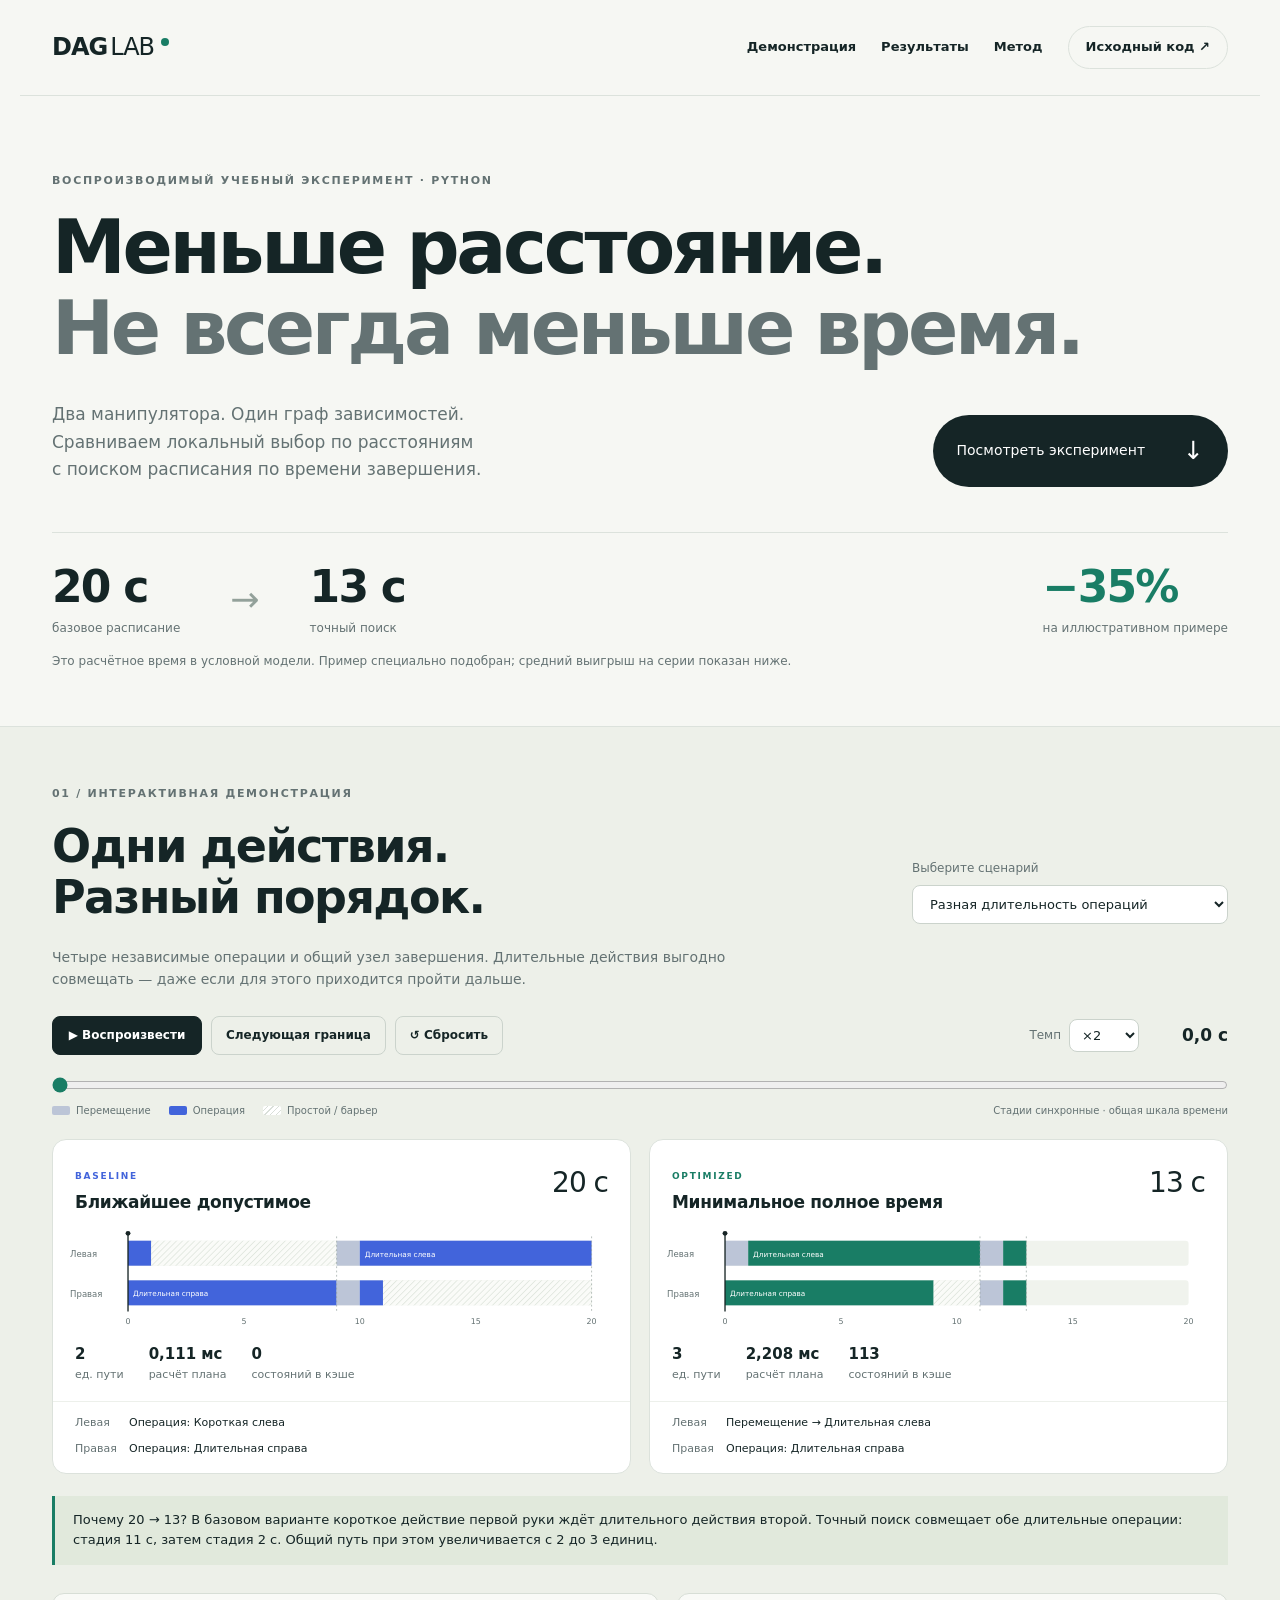
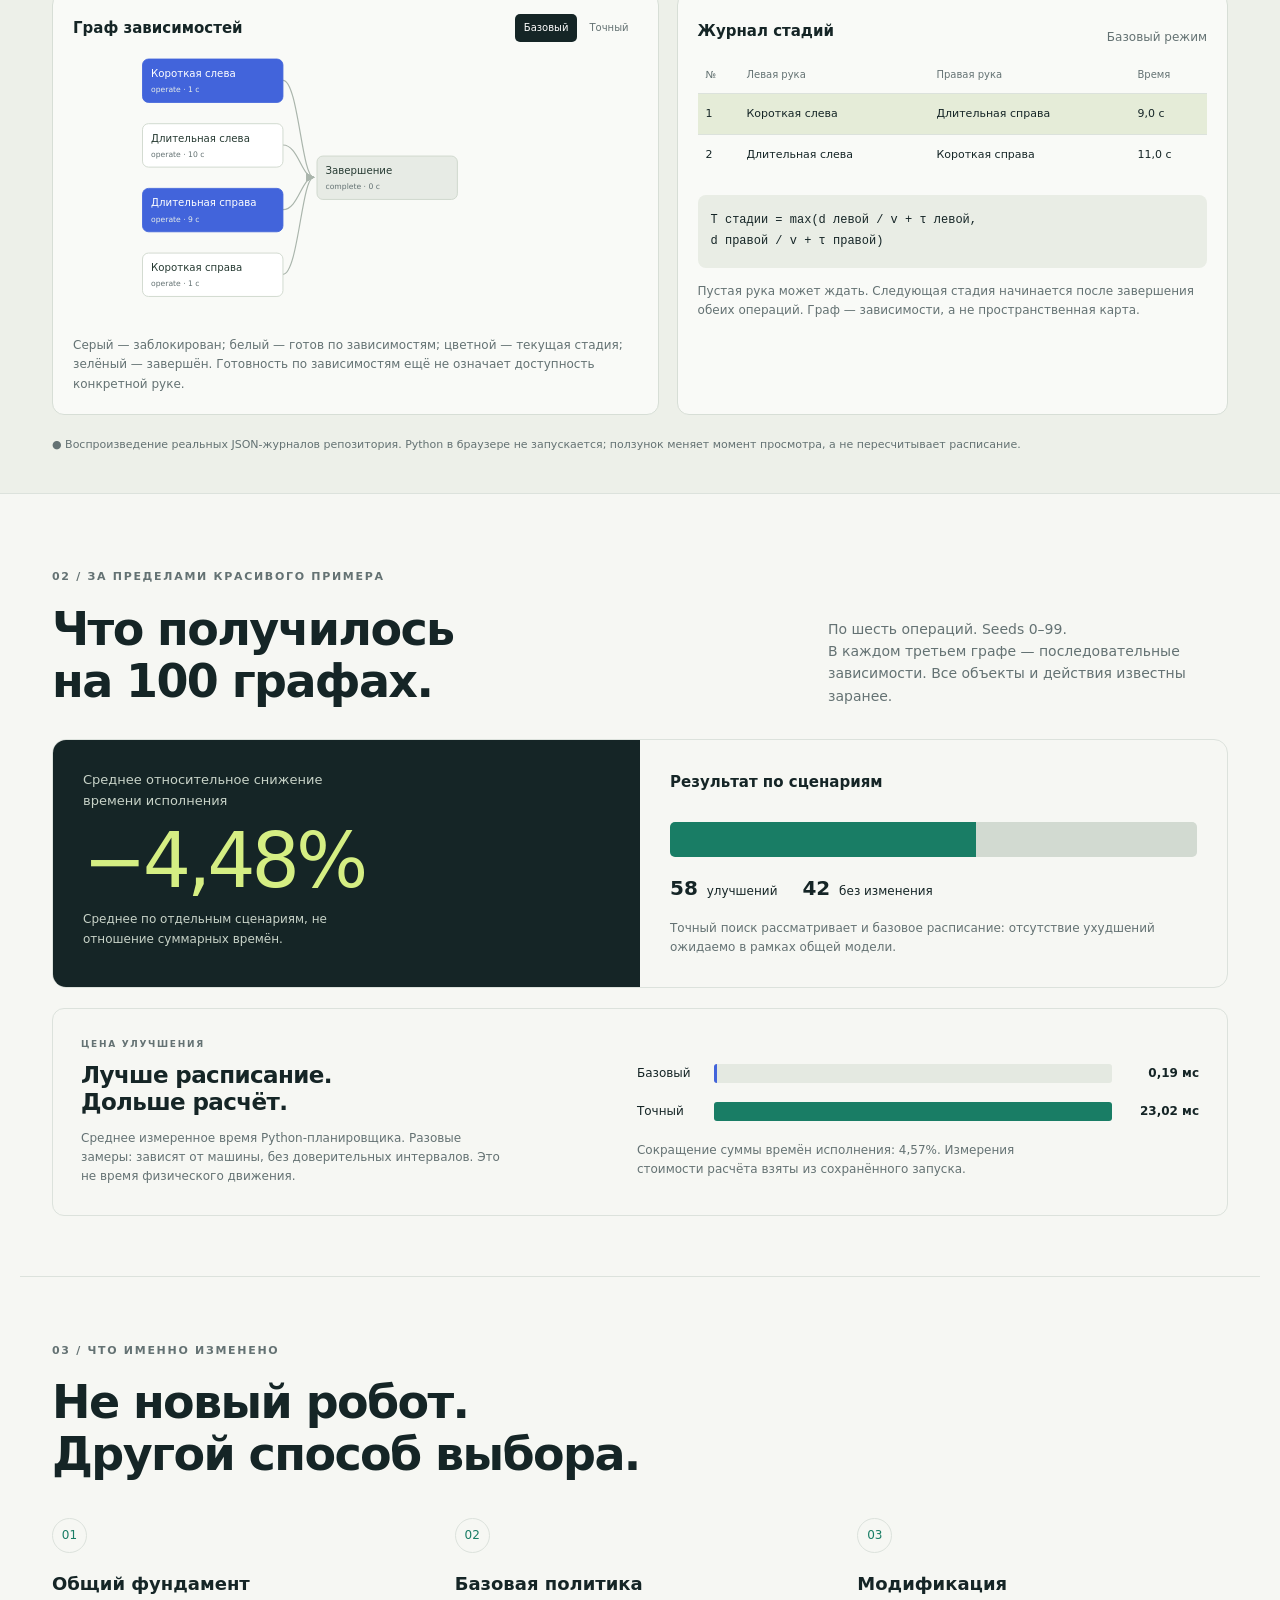
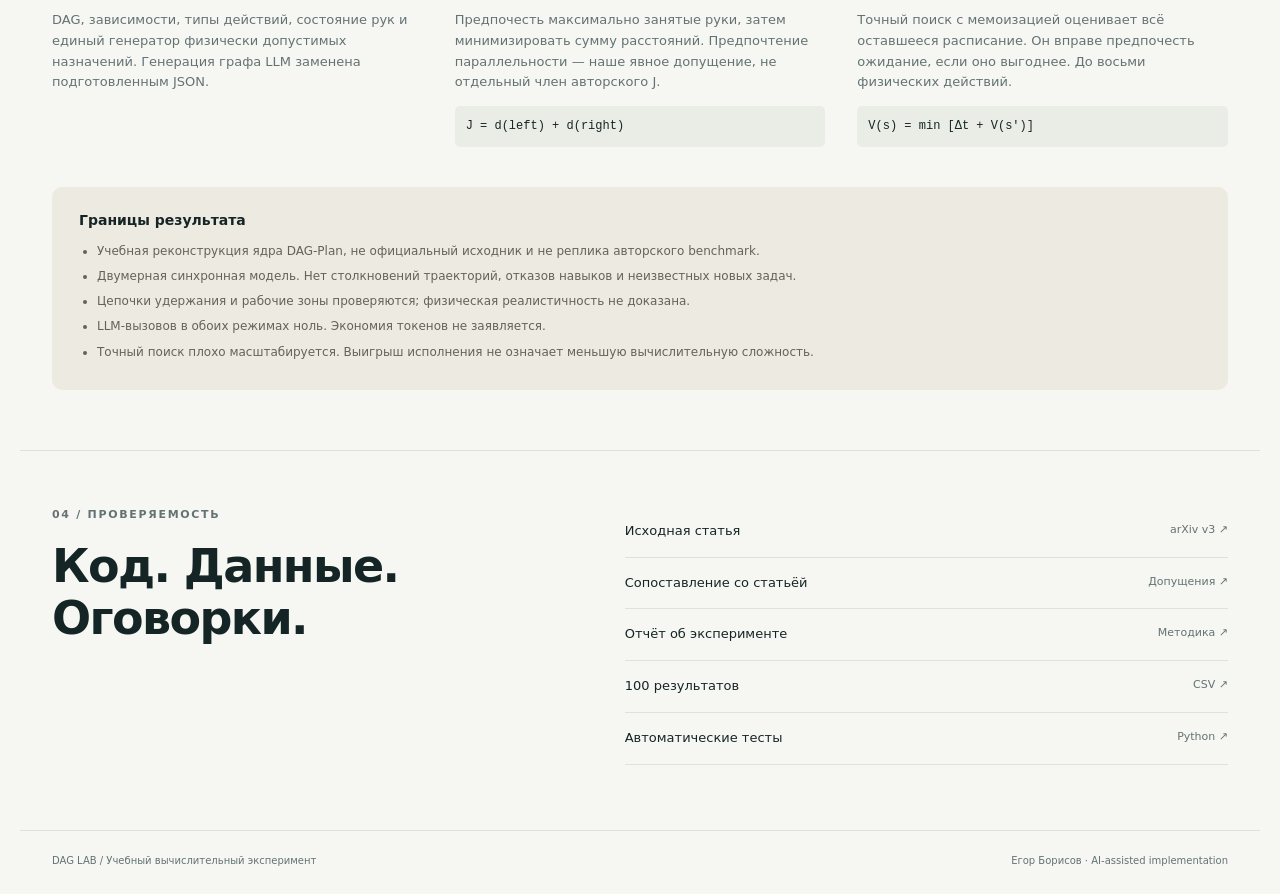
==== docs/index.html @ 4997e851 "Add interactive landing page" ====
<!doctype html>
<html lang="ru"><head><meta charset="utf-8"><meta name="viewport" content="width=device-width,initial-scale=1"><meta name="description" content="Учебная реконструкция DAG-Plan: сравнение жадного выбора и точного поиска расписания двух манипуляторов."><title>DAG Lab — два манипулятора, одно расписание</title><link rel="stylesheet" href="styles.css"><script defer src="data.js"></script><script defer src="app.js"></script></head>
<body><header class="nav wrap"><a class="brand" href="#">DAG<span>LAB</span><i></i></a><nav aria-label="Разделы"><a href="#experiment">Демонстрация</a><a href="#results">Результаты</a><a href="#method">Метод</a><a id="github" class="nav-code" href="https://github.com/EgoricB/dag-plan-scheduling">Исходный код ↗</a></nav></header>
<main><section class="hero wrap"><div class="eyebrow">Воспроизводимый учебный эксперимент · Python</div><h1>Меньше расстояние.<br><span>Не всегда меньше время.</span></h1><div class="hero-bottom"><p>Два манипулятора. Один граф зависимостей.<br>Сравниваем локальный выбор по расстояниям<br>с поиском расписания по времени завершения.</p><a class="cta" href="#experiment">Посмотреть эксперимент <span>↓</span></a></div><div class="hero-stats"><div><b id="hero-before">—</b><span>базовое расписание</span></div><div class="stat-arrow">→</div><div><b id="hero-after">—</b><span>точный поиск</span></div><div class="gain"><b id="hero-gain">—</b><span>на иллюстративном примере</span></div></div><p class="small">Это расчётное время в условной модели. Пример специально подобран; средний выигрыш на серии показан ниже.</p></section>
<section class="lab-section" id="experiment"><div class="wrap"><div class="section-head"><div><div class="eyebrow">01 / Интерактивная демонстрация</div><h2>Одни действия.<br>Разный порядок.</h2></div><div class="scene-control"><label for="scene">Выберите сценарий</label><select id="scene"><option value="parallel">Разная длительность операций</option><option value="holding">Удержание предметов · без выигрыша</option></select></div></div>
<p id="scenario-description" class="section-intro"></p><div class="controls"><button id="play" class="play">▶ Воспроизвести</button><button id="step">Следующая граница</button><button id="reset" aria-label="Сбросить воспроизведение">↺ Сбросить</button><label class="speed">Темп <select id="speed"><option value=".5">×0,5</option><option value="1">×1</option><option value="2" selected>×2</option><option value="4">×4</option></select></label><output id="clock" aria-live="off">0,0 с</output></div><label class="sr" for="scrub">Момент времени в симуляции</label><input id="scrub" type="range" min="0" value="0" step=".05"><div class="legend"><span><i class="move"></i>Перемещение</span><span><i class="operation"></i>Операция</span><span><i class="idle"></i>Простой / барьер</span><span class="legend-note">Стадии синхронные · общая шкала времени</span></div>
<div class="plans"><article class="plan baseline"><header><div><span class="tag">BASELINE</span><h3>Ближайшее допустимое</h3></div><span id="base-total" class="plan-total"></span></header><div id="baseline-timeline" class="timeline"></div><div class="plan-metrics" id="baseline-metrics"></div><div class="hand-status" id="baseline-status"></div></article><article class="plan optimized"><header><div><span class="tag">OPTIMIZED</span><h3>Минимальное полное время</h3></div><span id="opt-total" class="plan-total"></span></header><div id="optimized-timeline" class="timeline"></div><div class="plan-metrics" id="optimized-metrics"></div><div class="hand-status" id="optimized-status"></div></article></div>
<div class="insight" id="insight"></div><div class="detail-grid"><article class="card graph-card"><div class="card-heading"><h3>Граф зависимостей</h3><div class="tabs" role="group" aria-label="Режим графа"><button data-mode="baseline" class="selected">Базовый</button><button data-mode="optimized">Точный</button></div></div><div id="graph" class="graph"></div><p class="small">Серый — заблокирован; белый — готов по зависимостям; цветной — текущая стадия; зелёный — завершён. Готовность по зависимостям ещё не означает доступность конкретной руке.</p></article><article class="card"><div class="card-heading"><h3>Журнал стадий</h3><span id="log-mode" class="small"></span></div><div class="table-scroll"><table><thead><tr><th>№</th><th>Левая рука</th><th>Правая рука</th><th>Время</th></tr></thead><tbody id="stage-log"></tbody></table></div><div class="formula-mini">T стадии = max(d левой / v + τ левой,<br>d правой / v + τ правой)</div><p class="small">Пустая рука может ждать. Следующая стадия начинается после завершения обеих операций. Граф — зависимости, а не пространственная карта.</p></article></div><div class="replay-note">● Воспроизведение реальных JSON-журналов репозитория. Python в браузере не запускается; ползунок меняет момент просмотра, а не пересчитывает расписание.</div></div></section>
<section id="results" class="wrap results-section"><div class="eyebrow">02 / За пределами красивого примера</div><div class="section-head"><h2>Что получилось<br>на 100 графах.</h2><p class="section-intro narrow">По шесть операций. Seeds 0–99.<br>В каждом третьем графе — последовательные зависимости. Все объекты и действия известны заранее.</p></div><div class="result-grid"><article class="result-big"><span>Среднее относительное снижение времени исполнения</span><strong id="mean-gain">—</strong><p>Среднее по отдельным сценариям, не отношение суммарных времён.</p></article><article class="result-distribution"><h3>Результат по сценариям</h3><div class="stack" role="img" aria-label="Распределение результатов"><span id="improved-bar"></span><span id="equal-bar"></span></div><div class="distribution-labels"><span><i></i><b id="improved-count">—</b> улучшений</span><span><b id="equal-count">—</b> без изменения</span></div><p class="small">Точный поиск рассматривает и базовое расписание: отсутствие ухудшений ожидаемо в рамках общей модели.</p></article></div><div class="cost-card"><div><div class="eyebrow">Цена улучшения</div><h3>Лучше расписание.<br>Дольше расчёт.</h3><p>Среднее измеренное время Python-планировщика. Разовые замеры: зависят от машины, без доверительных интервалов. Это не время физического движения.</p></div><div class="cost-bars"><div class="cost-row"><span>Базовый</span><div><i id="base-cost-bar"></i></div><b id="base-cost">—</b></div><div class="cost-row"><span>Точный</span><div><i id="opt-cost-bar"></i></div><b id="opt-cost">—</b></div><p class="small" id="aggregate"></p></div></div></section>
<section id="method" class="wrap method-section"><div class="eyebrow">03 / Что именно изменено</div><h2>Не новый робот.<br>Другой способ выбора.</h2><div class="method-grid"><article><span class="method-number">01</span><h3>Общий фундамент</h3><p>DAG, зависимости, типы действий, состояние рук и единый генератор физически допустимых назначений. Генерация графа LLM заменена подготовленным JSON.</p></article><article><span class="method-number">02</span><h3>Базовая политика</h3><p>Предпочесть максимально занятые руки, затем минимизировать сумму расстояний. Предпочтение параллельности — наше явное допущение, не отдельный член авторского J.</p><code>J = d(left) + d(right)</code></article><article><span class="method-number">03</span><h3>Модификация</h3><p>Точный поиск с мемоизацией оценивает всё оставшееся расписание. Он вправе предпочесть ожидание, если оно выгоднее. До восьми физических действий.</p><code>V(s) = min [Δt + V(s′)]</code></article></div><div class="limits"><h3>Границы результата</h3><ul><li>Учебная реконструкция ядра DAG-Plan, не официальный исходник и не реплика авторского benchmark.</li><li>Двумерная синхронная модель. Нет столкновений траекторий, отказов навыков и неизвестных новых задач.</li><li>Цепочки удержания и рабочие зоны проверяются; физическая реалистичность не доказана.</li><li>LLM-вызовов в обоих режимах ноль. Экономия токенов не заявляется.</li><li>Точный поиск плохо масштабируется. Выигрыш исполнения не означает меньшую вычислительную сложность.</li></ul></div></section>
<section class="wrap sources-section"><div><div class="eyebrow">04 / Проверяемость</div><h2>Код. Данные.<br>Оговорки.</h2></div><div class="source-links"><a href="https://arxiv.org/html/2406.09953v3" target="_blank" rel="noopener">Исходная статья <span>arXiv v3 ↗</span></a><a href="https://github.com/EgoricB/dag-plan-scheduling/blob/main/docs/article_mapping_ru.md" target="_blank" rel="noopener">Сопоставление со статьёй <span>Допущения ↗</span></a><a href="https://github.com/EgoricB/dag-plan-scheduling/blob/main/docs/experiment_ru.md" target="_blank" rel="noopener">Отчёт об эксперименте <span>Методика ↗</span></a><a href="https://github.com/EgoricB/dag-plan-scheduling/blob/main/results/benchmark.csv" target="_blank" rel="noopener">100 результатов <span>CSV ↗</span></a><a href="https://github.com/EgoricB/dag-plan-scheduling/blob/main/test_dag_plan.py" target="_blank" rel="noopener">Автоматические тесты <span>Python ↗</span></a></div></section></main>
<footer class="wrap"><span>DAG LAB / Учебный вычислительный эксперимент</span><span>Егор Борисов · AI-assisted implementation</span></footer><noscript><p class="wrap">Для интерактивной визуализации включите JavaScript. Код и результаты доступны в репозитории.</p></noscript></body></html>
---- docs/styles.css ----
@charset "UTF-8";
:root{--bg:#f6f7f3;--ink:#152526;--muted:#647273;--line:#dce2dc;--blue:#4264db;--green:#197d65;--lime:#d5ee83;--white:#fff;--panel:#edf0e9}*{box-sizing:border-box}html{scroll-behavior:smooth;scroll-padding-top:28px}body{margin:0;background:var(--bg);color:var(--ink);font:16px/1.6 system-ui,-apple-system,"Segoe UI",sans-serif}a{color:inherit;text-decoration:none}button,select,input{font:inherit}button,a,select,input{touch-action:manipulation}button,select{cursor:pointer}button:focus-visible,a:focus-visible,select:focus-visible,input:focus-visible{outline:3px solid var(--blue);outline-offset:4px}.wrap{max-width:1240px;padding:0 32px;margin:auto}.nav{height:96px;display:flex;align-items:center;justify-content:space-between;border-bottom:1px solid var(--line)}.brand{font-size:24px;font-weight:850;letter-spacing:-1px;display:flex;align-items:center;gap:3px}.brand span{font-weight:400}.brand i{width:8px;height:8px;border-radius:50%;background:var(--green);margin:0 0 10px 4px}.nav nav{display:flex;gap:25px;align-items:center;font-size:13px;font-weight:600}.nav-code{border:1px solid var(--line);border-radius:40px;padding:10px 17px}.hero{padding-top:76px;padding-bottom:55px}.eyebrow{font-size:11px;letter-spacing:1.7px;text-transform:uppercase;font-weight:750;color:var(--muted);margin-bottom:18px}h1,h2,h3,p{margin-top:0}h1{font-size:clamp(40px,5.8vw,76px);line-height:1.09;letter-spacing:-3.3px;max-width:1040px;margin-bottom:32px;font-weight:650}h1 span{color:var(--muted)}.hero-bottom{display:flex;align-items:center;justify-content:space-between;gap:30px}.hero-bottom p{color:var(--muted);font-size:17px;line-height:1.6}.cta{background:var(--ink);color:var(--white);border-radius:40px;padding:16px 24px;display:flex;gap:38px;align-items:center;font-size:14px}.cta span{font-size:25px}.hero-stats{display:flex;align-items:center;gap:50px;margin-top:32px;border-top:1px solid var(--line);padding-top:28px}.hero-stats>div{display:flex;flex-direction:column}.hero-stats b{font-size:44px;line-height:1.2;letter-spacing:-1.8px;font-weight:600}.hero-stats span{font-size:12px;color:var(--muted);margin-top:5px}.hero-stats .stat-arrow{font-size:35px;color:#93a19a}.hero-stats .gain{margin-left:auto}.hero-stats .gain b{color:var(--green)}.small{font-size:12px;color:var(--muted);line-height:1.6;margin:14px 0 0}.lab-section{background:var(--panel);padding:58px 0 40px;border-top:1px solid var(--line);border-bottom:1px solid var(--line)}.section-head{display:flex;align-items:flex-end;justify-content:space-between;gap:30px;margin-bottom:22px}h2{font-size:clamp(29px,3.6vw,46px);line-height:1.12;letter-spacing:-1.6px;font-weight:600;margin-bottom:0}.scene-control{display:flex;flex-direction:column;gap:7px;min-width:300px}.scene-control label{font-size:12px;color:var(--muted)}select{border:1px solid #cbd3cc;border-radius:8px;padding:10px 13px;background:var(--white);color:var(--ink);font-size:13px}.section-intro{font-size:14px;color:var(--muted);max-width:750px;margin-bottom:24px}.controls{display:flex;align-items:center;gap:9px;flex-wrap:wrap;margin-top:25px}.controls button{padding:9px 14px;border:1px solid #cbd3cc;border-radius:8px;background:transparent;color:var(--ink);font-size:12px;font-weight:650}.controls .play{background:var(--ink);color:white;border-color:var(--ink);min-width:150px}.controls .speed{display:flex;align-items:center;gap:8px;font-size:12px;color:var(--muted);margin-left:auto}.speed select{padding:7px 8px}#clock{font-variant-numeric:tabular-nums;font-size:17px;min-width:80px;text-align:right;font-weight:650}#scrub{width:100%;accent-color:var(--green);margin:22px 0 10px;cursor:pointer}.legend{display:flex;gap:18px;align-items:center;font-size:10px;color:var(--muted);margin:0 0 20px;flex-wrap:wrap}.legend span{display:flex;gap:6px;align-items:center}.legend i{height:9px;width:18px;display:inline-block;border-radius:2px}.legend .move{background:#bcc5d7}.legend .operation{background:var(--blue)}.legend .idle{background:repeating-linear-gradient(135deg,#fff 0,#fff 3px,#d9dfd9 3px,#d9dfd9 4px)}.legend-note{margin-left:auto}.plans{display:grid;grid-template-columns:1fr 1fr;gap:18px}.plan{background:white;border:1px solid var(--line);border-radius:14px;overflow:hidden;min-width:0}.plan header{padding:21px 22px 7px;display:flex;justify-content:space-between;gap:12px}.tag{font-size:9px;letter-spacing:1.7px;font-weight:800;color:var(--blue)}.optimized .tag{color:var(--green)}.plan h3{font-size:17px;line-height:1.3;margin:5px 0 0;font-weight:600;letter-spacing:-.3px}.plan-total{font-size:28px;white-space:nowrap;letter-spacing:-1px}.timeline{padding:3px 14px 0}.timeline svg{display:block;width:100%;height:auto;overflow:visible}.plan-metrics{display:flex;padding:4px 22px 17px;gap:25px;font-size:11px;color:var(--muted)}.plan-metrics b{display:block;color:var(--ink);font-size:15px;font-weight:650}.hand-status{border-top:1px solid #edf0eb;padding:12px 22px;display:grid;gap:5px;font-size:11px;min-height:72px}.hand-status div{display:flex;gap:7px}.hand-status .hand-label{color:var(--muted);min-width:47px}.insight{border-left:3px solid var(--green);padding:14px 18px;margin:22px 0;background:#e1e9dc;font-size:13px}.detail-grid{display:grid;grid-template-columns:1.1fr 1fr;gap:18px;margin-top:28px}.card{background:#f9faf7;border:1px solid #d7ded6;border-radius:12px;padding:20px;min-width:0}.card-heading{display:flex;align-items:center;justify-content:space-between;gap:10px}.card-heading h3{font-size:15px;margin:0;font-weight:650}.tabs{display:flex;gap:3px}.tabs button{border:0;background:transparent;padding:6px 9px;font-size:10px;border-radius:5px;color:var(--muted)}.tabs button.selected{background:var(--ink);color:white}.graph svg{width:100%;height:280px;display:block}.graph text{font-family:system-ui,sans-serif}.table-scroll{overflow-x:auto;margin-top:20px}table{border-collapse:collapse;width:100%;font-size:11px;min-width:320px;text-align:left}th{font-size:10px;color:var(--muted);font-weight:500;padding:0 8px 10px}td{border-top:1px solid var(--line);padding:11px 8px}tr.current{background:#e5ecd8}tr.finished{color:var(--muted)}.formula-mini{background:#e9ede5;border-radius:8px;padding:15px 13px;font:12px/1.8 ui-monospace,monospace;margin-top:20px}.replay-note{font-size:11px;color:var(--muted);margin-top:21px}.results-section{padding-top:74px;padding-bottom:60px}.narrow{max-width:400px;margin-bottom:0}.result-grid{display:grid;grid-template-columns:1fr 1fr;border:1px solid var(--line);border-radius:14px;overflow:hidden;margin:32px 0 20px}.result-big{background:var(--ink);color:white;padding:30px}.result-big>span{font-size:13px;max-width:290px;display:block;color:#c8d3c8}.result-big strong{font-size:76px;line-height:1.3;letter-spacing:-4px;color:var(--lime);font-weight:500}.result-big p{font-size:12px;color:#c8d3c8;max-width:300px;margin-bottom:0}.result-distribution{padding:30px}.result-distribution h3{font-size:15px;font-weight:600}.stack{display:flex;width:100%;height:35px;border-radius:5px;overflow:hidden;margin-top:28px}.stack span:first-child{background:var(--green)}.stack span:last-child{background:#d2dad1}.distribution-labels{display:flex;gap:25px;flex-wrap:wrap;font-size:12px;margin:15px 0}.distribution-labels b{font-size:20px;font-weight:600;margin-right:5px}.cost-card{border:1px solid var(--line);border-radius:12px;padding:28px;display:grid;grid-template-columns:1fr 1.1fr;gap:45px}.cost-card h3{font-size:23px;font-weight:550;line-height:1.2;margin-bottom:12px;letter-spacing:-.6px}.cost-card p{font-size:12px;color:var(--muted);max-width:420px;margin-bottom:0}.cost-card .eyebrow{font-size:9px;margin-bottom:10px}.cost-bars{align-self:center}.cost-row{display:grid;grid-template-columns:65px 1fr 75px;gap:12px;align-items:center;font-size:12px;margin:19px 0}.cost-row>div{height:19px;background:#e4e9e1;border-radius:3px;overflow:hidden}.cost-row i{display:block;height:100%;background:var(--blue);min-width:2px}.cost-row:last-of-type i{background:var(--green)}.cost-row b{font-weight:600;text-align:right;font-size:12px}.method-section{border-top:1px solid var(--line);padding-top:65px;padding-bottom:60px}.method-grid{display:grid;grid-template-columns:1fr 1fr 1fr;gap:32px;margin-top:38px}.method-number{font-size:12px;color:var(--green);border:1px solid var(--line);border-radius:50%;width:35px;height:35px;display:inline-flex;justify-content:center;align-items:center}.method-grid h3{font-size:18px;font-weight:600;margin:17px 0 11px}.method-grid p{color:var(--muted);font-size:13px}.method-grid code{font-size:12px;display:block;background:#e9ede5;padding:11px;border-radius:5px}.limits{margin-top:40px;background:#edeae1;border-radius:10px;padding:22px 27px}.limits h3{font-size:14px;margin-bottom:10px}.limits ul{margin:0;padding-left:18px;font-size:12px;color:#63635a}.limits li{margin:6px 0}.sources-section{border-top:1px solid var(--line);padding-top:55px;padding-bottom:65px;display:grid;grid-template-columns:1fr 1.2fr;gap:70px}.source-links a{padding:15px 0;border-bottom:1px solid var(--line);display:flex;justify-content:space-between;gap:12px;font-size:13px}.source-links a span{color:var(--muted);font-size:11px}footer{display:flex;justify-content:space-between;gap:20px;border-top:1px solid var(--line);font-size:10px;color:var(--muted);padding-top:22px!important;padding-bottom:25px!important}.sr{position:absolute;width:1px;height:1px;overflow:hidden;clip:rect(0,0,0,0)}
@media(max-width:850px){.wrap{padding-left:20px;padding-right:20px}.nav nav>a:not(.nav-code){display:none}.nav{height:74px}.hero{padding-top:45px}h1{letter-spacing:-1.8px}.hero-bottom{align-items:flex-start;flex-direction:column;gap:12px}.hero-bottom p{font-size:14px}.hero-stats{gap:20px}.hero-stats b{font-size:34px}.hero-stats span{font-size:10px}.hero-stats .stat-arrow{font-size:25px}.hero-stats .gain{margin-left:auto}.section-head{flex-direction:column;align-items:flex-start;gap:20px}.scene-control{min-width:0;width:100%;max-width:450px}.plans,.detail-grid{grid-template-columns:1fr}.legend-note{margin-left:0}.result-grid,.cost-card,.sources-section{grid-template-columns:1fr}.cost-card{gap:15px}.method-grid{grid-template-columns:1fr;gap:20px}.method-grid article{border-bottom:1px solid var(--line);padding-bottom:22px}.sources-section{gap:25px}.controls .speed{margin-left:0}.controls{gap:7px}#clock{margin-left:auto}.graph svg{height:260px}.result-big strong{font-size:65px}footer{flex-direction:column;gap:6px}.legend{gap:11px}.hero-stats .gain span{max-width:125px}.section-intro{font-size:13px}}
@media(prefers-reduced-motion:reduce){html{scroll-behavior:auto}}@media print{.nav nav,.controls,#scrub,.cta{display:none}.wrap{max-width:none}.hero{padding-top:20px}.lab-section{break-inside:auto}.plan,.card,.cost-card,.limits{break-inside:avoid}.plans{grid-template-columns:1fr 1fr}.detail-grid{grid-template-columns:1fr 1fr}.result-big{color:#152526;background:#eee}.result-big strong{color:#197d65}.result-big>span,.result-big p{color:#152526}a{text-decoration:underline}.sources-section{break-inside:avoid}}
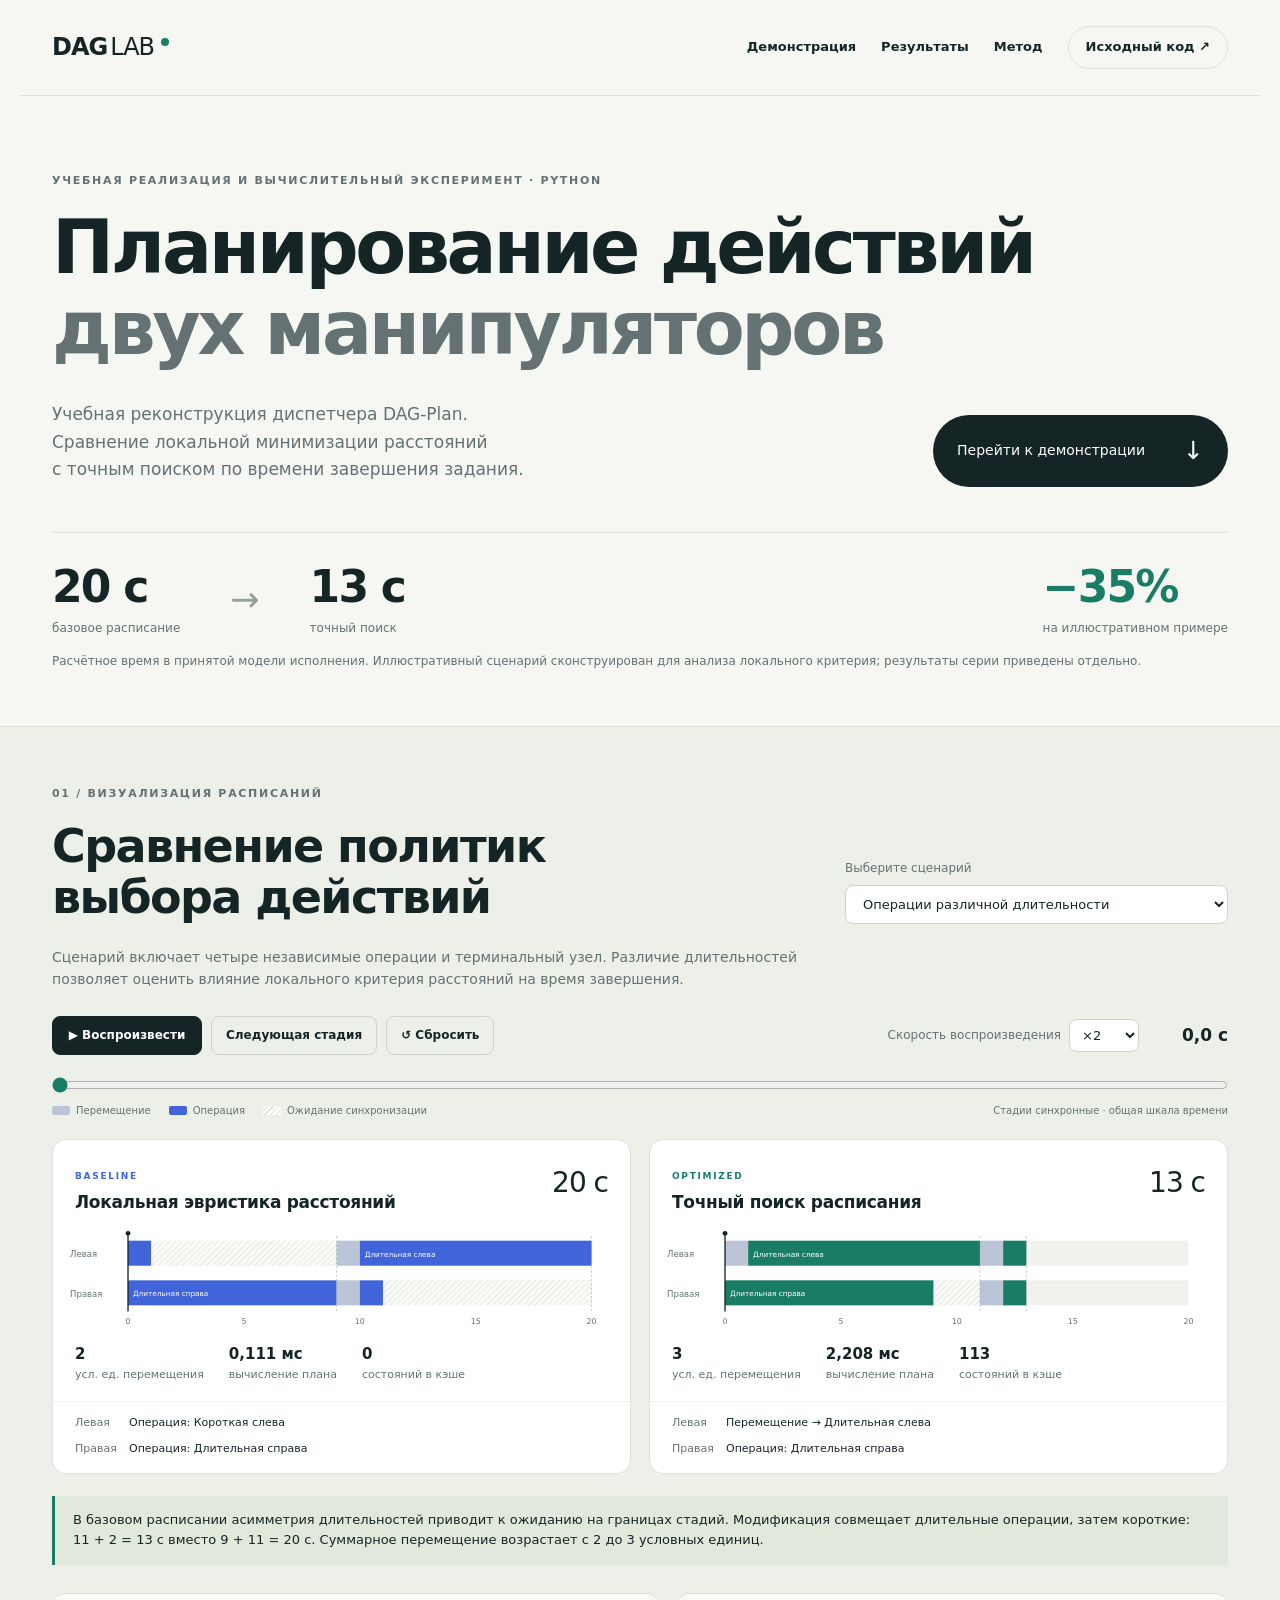
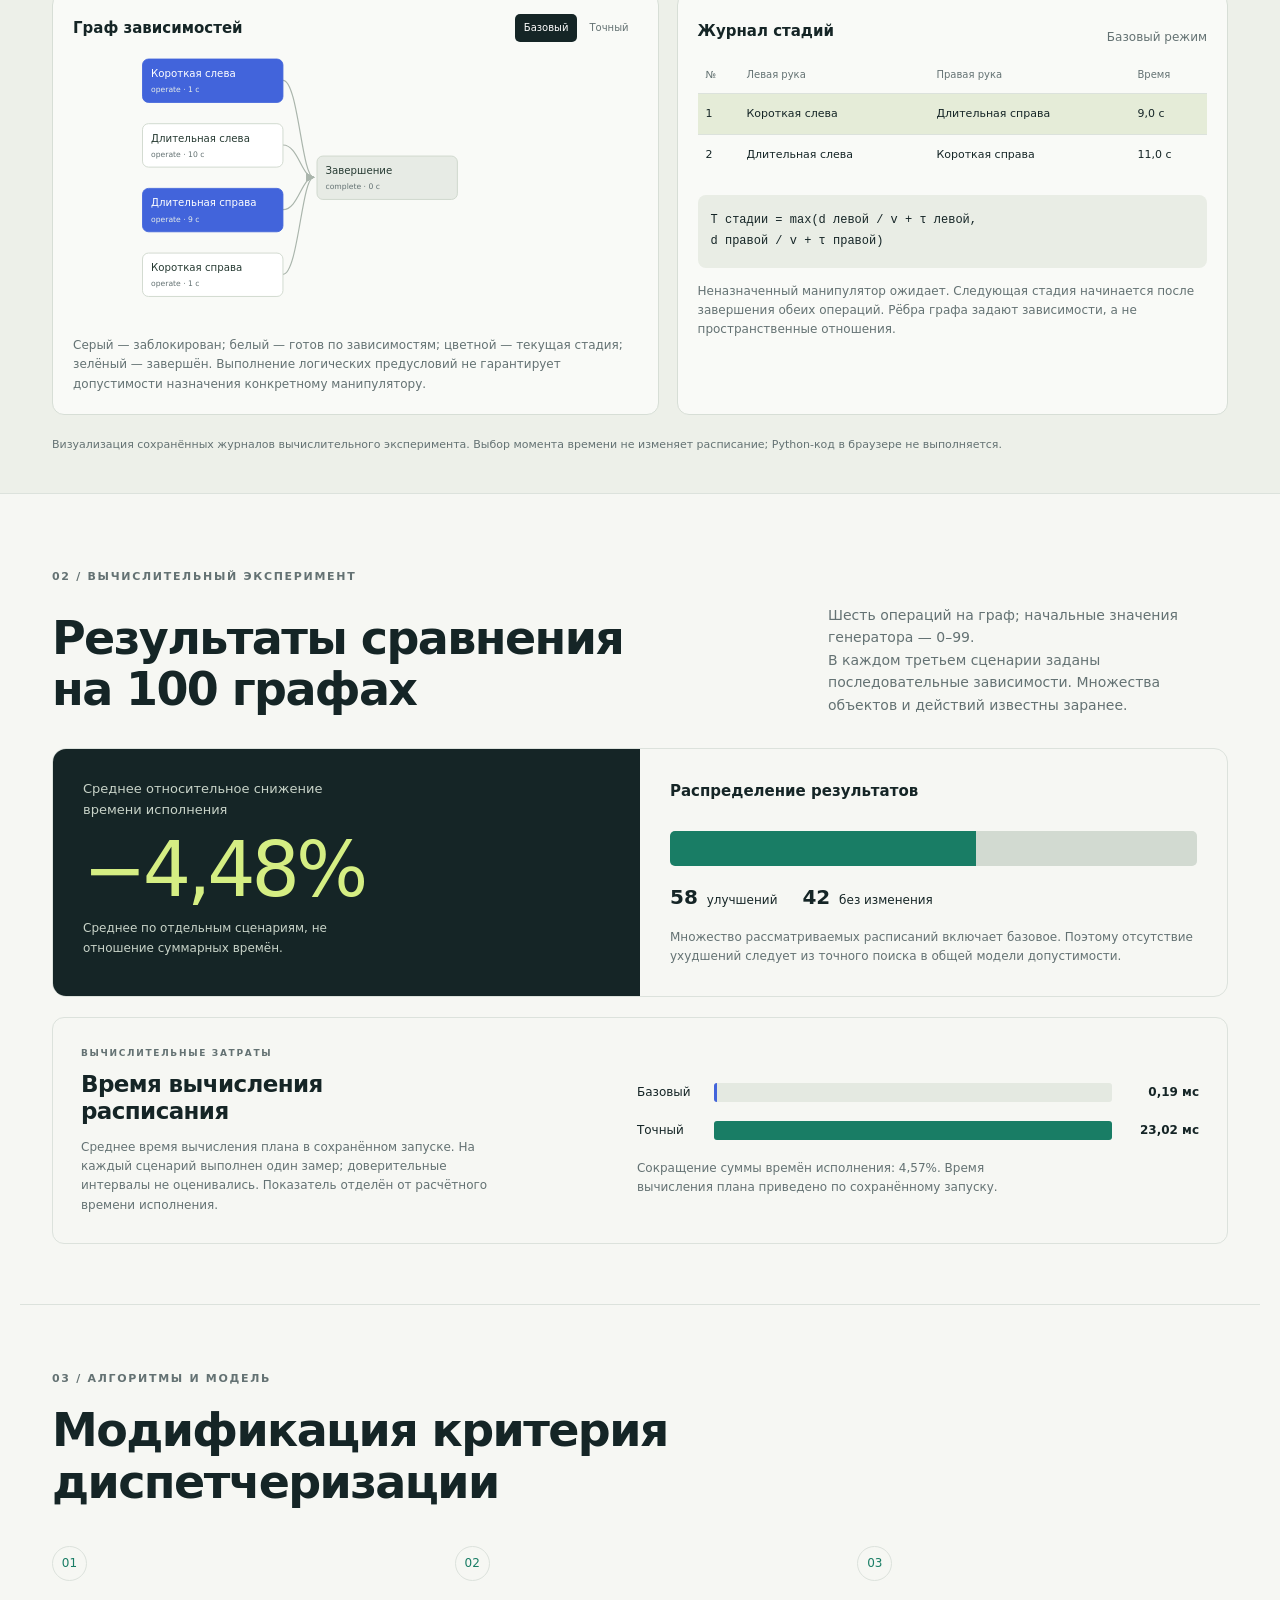
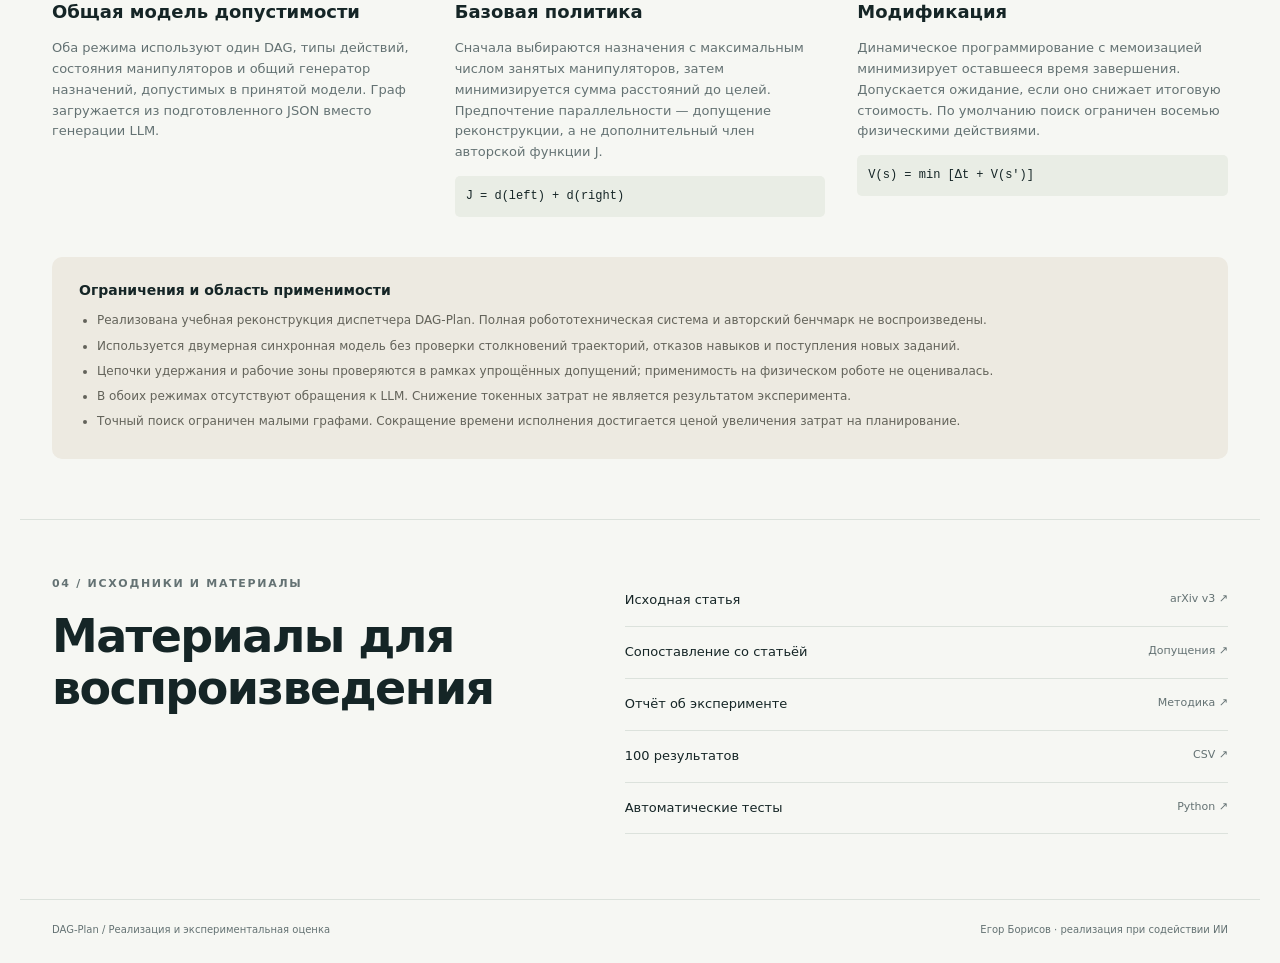
==== commit c3fb27bb: "Revise landing page text for academic presentation" ====
--- a/docs/index.html
+++ b/docs/index.html
@@ -1,12 +1,12 @@
 <!doctype html>
-<html lang="ru"><head><meta charset="utf-8"><meta name="viewport" content="width=device-width,initial-scale=1"><meta name="description" content="Учебная реконструкция DAG-Plan: сравнение жадного выбора и точного поиска расписания двух манипуляторов."><title>DAG Lab — два манипулятора, одно расписание</title><link rel="stylesheet" href="styles.css"><script defer src="data.js"></script><script defer src="app.js"></script></head>
+<html lang="ru"><head><meta charset="utf-8"><meta name="viewport" content="width=device-width,initial-scale=1"><meta name="description" content="Учебная реконструкция DAG-Plan: сравнение жадного выбора и точного поиска расписания двух манипуляторов."><title>DAG-Plan: сравнение алгоритмов диспетчеризации</title><link rel="stylesheet" href="styles.css"><script defer src="data.js"></script><script defer src="app.js"></script></head>
 <body><header class="nav wrap"><a class="brand" href="#">DAG<span>LAB</span><i></i></a><nav aria-label="Разделы"><a href="#experiment">Демонстрация</a><a href="#results">Результаты</a><a href="#method">Метод</a><a id="github" class="nav-code" href="https://github.com/EgoricB/dag-plan-scheduling">Исходный код ↗</a></nav></header>
-<main><section class="hero wrap"><div class="eyebrow">Воспроизводимый учебный эксперимент · Python</div><h1>Меньше расстояние.<br><span>Не всегда меньше время.</span></h1><div class="hero-bottom"><p>Два манипулятора. Один граф зависимостей.<br>Сравниваем локальный выбор по расстояниям<br>с поиском расписания по времени завершения.</p><a class="cta" href="#experiment">Посмотреть эксперимент <span>↓</span></a></div><div class="hero-stats"><div><b id="hero-before">—</b><span>базовое расписание</span></div><div class="stat-arrow">→</div><div><b id="hero-after">—</b><span>точный поиск</span></div><div class="gain"><b id="hero-gain">—</b><span>на иллюстративном примере</span></div></div><p class="small">Это расчётное время в условной модели. Пример специально подобран; средний выигрыш на серии показан ниже.</p></section>
-<section class="lab-section" id="experiment"><div class="wrap"><div class="section-head"><div><div class="eyebrow">01 / Интерактивная демонстрация</div><h2>Одни действия.<br>Разный порядок.</h2></div><div class="scene-control"><label for="scene">Выберите сценарий</label><select id="scene"><option value="parallel">Разная длительность операций</option><option value="holding">Удержание предметов · без выигрыша</option></select></div></div>
-<p id="scenario-description" class="section-intro"></p><div class="controls"><button id="play" class="play">▶ Воспроизвести</button><button id="step">Следующая граница</button><button id="reset" aria-label="Сбросить воспроизведение">↺ Сбросить</button><label class="speed">Темп <select id="speed"><option value=".5">×0,5</option><option value="1">×1</option><option value="2" selected>×2</option><option value="4">×4</option></select></label><output id="clock" aria-live="off">0,0 с</output></div><label class="sr" for="scrub">Момент времени в симуляции</label><input id="scrub" type="range" min="0" value="0" step=".05"><div class="legend"><span><i class="move"></i>Перемещение</span><span><i class="operation"></i>Операция</span><span><i class="idle"></i>Простой / барьер</span><span class="legend-note">Стадии синхронные · общая шкала времени</span></div>
-<div class="plans"><article class="plan baseline"><header><div><span class="tag">BASELINE</span><h3>Ближайшее допустимое</h3></div><span id="base-total" class="plan-total"></span></header><div id="baseline-timeline" class="timeline"></div><div class="plan-metrics" id="baseline-metrics"></div><div class="hand-status" id="baseline-status"></div></article><article class="plan optimized"><header><div><span class="tag">OPTIMIZED</span><h3>Минимальное полное время</h3></div><span id="opt-total" class="plan-total"></span></header><div id="optimized-timeline" class="timeline"></div><div class="plan-metrics" id="optimized-metrics"></div><div class="hand-status" id="optimized-status"></div></article></div>
-<div class="insight" id="insight"></div><div class="detail-grid"><article class="card graph-card"><div class="card-heading"><h3>Граф зависимостей</h3><div class="tabs" role="group" aria-label="Режим графа"><button data-mode="baseline" class="selected">Базовый</button><button data-mode="optimized">Точный</button></div></div><div id="graph" class="graph"></div><p class="small">Серый — заблокирован; белый — готов по зависимостям; цветной — текущая стадия; зелёный — завершён. Готовность по зависимостям ещё не означает доступность конкретной руке.</p></article><article class="card"><div class="card-heading"><h3>Журнал стадий</h3><span id="log-mode" class="small"></span></div><div class="table-scroll"><table><thead><tr><th>№</th><th>Левая рука</th><th>Правая рука</th><th>Время</th></tr></thead><tbody id="stage-log"></tbody></table></div><div class="formula-mini">T стадии = max(d левой / v + τ левой,<br>d правой / v + τ правой)</div><p class="small">Пустая рука может ждать. Следующая стадия начинается после завершения обеих операций. Граф — зависимости, а не пространственная карта.</p></article></div><div class="replay-note">● Воспроизведение реальных JSON-журналов репозитория. Python в браузере не запускается; ползунок меняет момент просмотра, а не пересчитывает расписание.</div></div></section>
-<section id="results" class="wrap results-section"><div class="eyebrow">02 / За пределами красивого примера</div><div class="section-head"><h2>Что получилось<br>на 100 графах.</h2><p class="section-intro narrow">По шесть операций. Seeds 0–99.<br>В каждом третьем графе — последовательные зависимости. Все объекты и действия известны заранее.</p></div><div class="result-grid"><article class="result-big"><span>Среднее относительное снижение времени исполнения</span><strong id="mean-gain">—</strong><p>Среднее по отдельным сценариям, не отношение суммарных времён.</p></article><article class="result-distribution"><h3>Результат по сценариям</h3><div class="stack" role="img" aria-label="Распределение результатов"><span id="improved-bar"></span><span id="equal-bar"></span></div><div class="distribution-labels"><span><i></i><b id="improved-count">—</b> улучшений</span><span><b id="equal-count">—</b> без изменения</span></div><p class="small">Точный поиск рассматривает и базовое расписание: отсутствие ухудшений ожидаемо в рамках общей модели.</p></article></div><div class="cost-card"><div><div class="eyebrow">Цена улучшения</div><h3>Лучше расписание.<br>Дольше расчёт.</h3><p>Среднее измеренное время Python-планировщика. Разовые замеры: зависят от машины, без доверительных интервалов. Это не время физического движения.</p></div><div class="cost-bars"><div class="cost-row"><span>Базовый</span><div><i id="base-cost-bar"></i></div><b id="base-cost">—</b></div><div class="cost-row"><span>Точный</span><div><i id="opt-cost-bar"></i></div><b id="opt-cost">—</b></div><p class="small" id="aggregate"></p></div></div></section>
-<section id="method" class="wrap method-section"><div class="eyebrow">03 / Что именно изменено</div><h2>Не новый робот.<br>Другой способ выбора.</h2><div class="method-grid"><article><span class="method-number">01</span><h3>Общий фундамент</h3><p>DAG, зависимости, типы действий, состояние рук и единый генератор физически допустимых назначений. Генерация графа LLM заменена подготовленным JSON.</p></article><article><span class="method-number">02</span><h3>Базовая политика</h3><p>Предпочесть максимально занятые руки, затем минимизировать сумму расстояний. Предпочтение параллельности — наше явное допущение, не отдельный член авторского J.</p><code>J = d(left) + d(right)</code></article><article><span class="method-number">03</span><h3>Модификация</h3><p>Точный поиск с мемоизацией оценивает всё оставшееся расписание. Он вправе предпочесть ожидание, если оно выгоднее. До восьми физических действий.</p><code>V(s) = min [Δt + V(s′)]</code></article></div><div class="limits"><h3>Границы результата</h3><ul><li>Учебная реконструкция ядра DAG-Plan, не официальный исходник и не реплика авторского benchmark.</li><li>Двумерная синхронная модель. Нет столкновений траекторий, отказов навыков и неизвестных новых задач.</li><li>Цепочки удержания и рабочие зоны проверяются; физическая реалистичность не доказана.</li><li>LLM-вызовов в обоих режимах ноль. Экономия токенов не заявляется.</li><li>Точный поиск плохо масштабируется. Выигрыш исполнения не означает меньшую вычислительную сложность.</li></ul></div></section>
-<section class="wrap sources-section"><div><div class="eyebrow">04 / Проверяемость</div><h2>Код. Данные.<br>Оговорки.</h2></div><div class="source-links"><a href="https://arxiv.org/html/2406.09953v3" target="_blank" rel="noopener">Исходная статья <span>arXiv v3 ↗</span></a><a href="https://github.com/EgoricB/dag-plan-scheduling/blob/main/docs/article_mapping_ru.md" target="_blank" rel="noopener">Сопоставление со статьёй <span>Допущения ↗</span></a><a href="https://github.com/EgoricB/dag-plan-scheduling/blob/main/docs/experiment_ru.md" target="_blank" rel="noopener">Отчёт об эксперименте <span>Методика ↗</span></a><a href="https://github.com/EgoricB/dag-plan-scheduling/blob/main/results/benchmark.csv" target="_blank" rel="noopener">100 результатов <span>CSV ↗</span></a><a href="https://github.com/EgoricB/dag-plan-scheduling/blob/main/test_dag_plan.py" target="_blank" rel="noopener">Автоматические тесты <span>Python ↗</span></a></div></section></main>
-<footer class="wrap"><span>DAG LAB / Учебный вычислительный эксперимент</span><span>Егор Борисов · AI-assisted implementation</span></footer><noscript><p class="wrap">Для интерактивной визуализации включите JavaScript. Код и результаты доступны в репозитории.</p></noscript></body></html>+<main><section class="hero wrap"><div class="eyebrow">Учебная реализация и вычислительный эксперимент · Python</div><h1>Планирование действий<br><span>двух манипуляторов</span></h1><div class="hero-bottom"><p>Учебная реконструкция диспетчера DAG-Plan.<br>Сравнение локальной минимизации расстояний<br>с точным поиском по времени завершения задания.</p><a class="cta" href="#experiment">Перейти к демонстрации <span>↓</span></a></div><div class="hero-stats"><div><b id="hero-before">—</b><span>базовое расписание</span></div><div class="stat-arrow">→</div><div><b id="hero-after">—</b><span>точный поиск</span></div><div class="gain"><b id="hero-gain">—</b><span>на иллюстративном примере</span></div></div><p class="small">Расчётное время в принятой модели исполнения. Иллюстративный сценарий сконструирован для анализа локального критерия; результаты серии приведены отдельно.</p></section>
+<section class="lab-section" id="experiment"><div class="wrap"><div class="section-head"><div><div class="eyebrow">01 / Визуализация расписаний</div><h2>Сравнение политик<br>выбора действий</h2></div><div class="scene-control"><label for="scene">Выберите сценарий</label><select id="scene"><option value="parallel">Операции различной длительности</option><option value="holding">Цепочки удержания · равное время завершения</option></select></div></div>
+<p id="scenario-description" class="section-intro"></p><div class="controls"><button id="play" class="play">▶ Воспроизвести</button><button id="step">Следующая стадия</button><button id="reset" aria-label="Сбросить воспроизведение">↺ Сбросить</button><label class="speed">Скорость воспроизведения <select id="speed"><option value=".5">×0,5</option><option value="1">×1</option><option value="2" selected>×2</option><option value="4">×4</option></select></label><output id="clock" aria-live="off">0,0 с</output></div><label class="sr" for="scrub">Момент времени в симуляции</label><input id="scrub" type="range" min="0" value="0" step=".05"><div class="legend"><span><i class="move"></i>Перемещение</span><span><i class="operation"></i>Операция</span><span><i class="idle"></i>Ожидание синхронизации</span><span class="legend-note">Стадии синхронные · общая шкала времени</span></div>
+<div class="plans"><article class="plan baseline"><header><div><span class="tag">BASELINE</span><h3>Локальная эвристика расстояний</h3></div><span id="base-total" class="plan-total"></span></header><div id="baseline-timeline" class="timeline"></div><div class="plan-metrics" id="baseline-metrics"></div><div class="hand-status" id="baseline-status"></div></article><article class="plan optimized"><header><div><span class="tag">OPTIMIZED</span><h3>Точный поиск расписания</h3></div><span id="opt-total" class="plan-total"></span></header><div id="optimized-timeline" class="timeline"></div><div class="plan-metrics" id="optimized-metrics"></div><div class="hand-status" id="optimized-status"></div></article></div>
+<div class="insight" id="insight"></div><div class="detail-grid"><article class="card graph-card"><div class="card-heading"><h3>Граф зависимостей</h3><div class="tabs" role="group" aria-label="Режим графа"><button data-mode="baseline" class="selected">Базовый</button><button data-mode="optimized">Точный</button></div></div><div id="graph" class="graph"></div><p class="small">Серый — заблокирован; белый — готов по зависимостям; цветной — текущая стадия; зелёный — завершён. Выполнение логических предусловий не гарантирует допустимости назначения конкретному манипулятору.</p></article><article class="card"><div class="card-heading"><h3>Журнал стадий</h3><span id="log-mode" class="small"></span></div><div class="table-scroll"><table><thead><tr><th>№</th><th>Левая рука</th><th>Правая рука</th><th>Время</th></tr></thead><tbody id="stage-log"></tbody></table></div><div class="formula-mini">T стадии = max(d левой / v + τ левой,<br>d правой / v + τ правой)</div><p class="small">Неназначенный манипулятор ожидает. Следующая стадия начинается после завершения обеих операций. Рёбра графа задают зависимости, а не пространственные отношения.</p></article></div><div class="replay-note">Визуализация сохранённых журналов вычислительного эксперимента. Выбор момента времени не изменяет расписание; Python-код в браузере не выполняется.</div></div></section>
+<section id="results" class="wrap results-section"><div class="eyebrow">02 / Вычислительный эксперимент</div><div class="section-head"><h2>Результаты сравнения<br>на 100 графах</h2><p class="section-intro narrow">Шесть операций на граф; начальные значения генератора — 0–99.<br>В каждом третьем сценарии заданы последовательные зависимости. Множества объектов и действий известны заранее.</p></div><div class="result-grid"><article class="result-big"><span>Среднее относительное снижение времени исполнения</span><strong id="mean-gain">—</strong><p>Среднее по отдельным сценариям, не отношение суммарных времён.</p></article><article class="result-distribution"><h3>Распределение результатов</h3><div class="stack" role="img" aria-label="Распределение результатов"><span id="improved-bar"></span><span id="equal-bar"></span></div><div class="distribution-labels"><span><i></i><b id="improved-count">—</b> улучшений</span><span><b id="equal-count">—</b> без изменения</span></div><p class="small">Множество рассматриваемых расписаний включает базовое. Поэтому отсутствие ухудшений следует из точного поиска в общей модели допустимости.</p></article></div><div class="cost-card"><div><div class="eyebrow">Вычислительные затраты</div><h3>Время вычисления<br>расписания</h3><p>Среднее время вычисления плана в сохранённом запуске. На каждый сценарий выполнен один замер; доверительные интервалы не оценивались. Показатель отделён от расчётного времени исполнения.</p></div><div class="cost-bars"><div class="cost-row"><span>Базовый</span><div><i id="base-cost-bar"></i></div><b id="base-cost">—</b></div><div class="cost-row"><span>Точный</span><div><i id="opt-cost-bar"></i></div><b id="opt-cost">—</b></div><p class="small" id="aggregate"></p></div></div></section>
+<section id="method" class="wrap method-section"><div class="eyebrow">03 / Алгоритмы и модель</div><h2>Модификация критерия<br>диспетчеризации</h2><div class="method-grid"><article><span class="method-number">01</span><h3>Общая модель допустимости</h3><p>Оба режима используют один DAG, типы действий, состояния манипуляторов и общий генератор назначений, допустимых в принятой модели. Граф загружается из подготовленного JSON вместо генерации LLM.</p></article><article><span class="method-number">02</span><h3>Базовая политика</h3><p>Сначала выбираются назначения с максимальным числом занятых манипуляторов, затем минимизируется сумма расстояний до целей. Предпочтение параллельности — допущение реконструкции, а не дополнительный член авторской функции J.</p><code>J = d(left) + d(right)</code></article><article><span class="method-number">03</span><h3>Модификация</h3><p>Динамическое программирование с мемоизацией минимизирует оставшееся время завершения. Допускается ожидание, если оно снижает итоговую стоимость. По умолчанию поиск ограничен восемью физическими действиями.</p><code>V(s) = min [Δt + V(s′)]</code></article></div><div class="limits"><h3>Ограничения и область применимости</h3><ul><li>Реализована учебная реконструкция диспетчера DAG-Plan. Полная робототехническая система и авторский бенчмарк не воспроизведены.</li><li>Используется двумерная синхронная модель без проверки столкновений траекторий, отказов навыков и поступления новых заданий.</li><li>Цепочки удержания и рабочие зоны проверяются в рамках упрощённых допущений; применимость на физическом роботе не оценивалась.</li><li>В обоих режимах отсутствуют обращения к LLM. Снижение токенных затрат не является результатом эксперимента.</li><li>Точный поиск ограничен малыми графами. Сокращение времени исполнения достигается ценой увеличения затрат на планирование.</li></ul></div></section>
+<section class="wrap sources-section"><div><div class="eyebrow">04 / Исходники и материалы</div><h2>Материалы для<br>воспроизведения</h2></div><div class="source-links"><a href="https://arxiv.org/html/2406.09953v3" target="_blank" rel="noopener">Исходная статья <span>arXiv v3 ↗</span></a><a href="https://github.com/EgoricB/dag-plan-scheduling/blob/main/docs/article_mapping_ru.md" target="_blank" rel="noopener">Сопоставление со статьёй <span>Допущения ↗</span></a><a href="https://github.com/EgoricB/dag-plan-scheduling/blob/main/docs/experiment_ru.md" target="_blank" rel="noopener">Отчёт об эксперименте <span>Методика ↗</span></a><a href="https://github.com/EgoricB/dag-plan-scheduling/blob/main/results/benchmark.csv" target="_blank" rel="noopener">100 результатов <span>CSV ↗</span></a><a href="https://github.com/EgoricB/dag-plan-scheduling/blob/main/test_dag_plan.py" target="_blank" rel="noopener">Автоматические тесты <span>Python ↗</span></a></div></section></main>
+<footer class="wrap"><span>DAG-Plan / Реализация и экспериментальная оценка</span><span>Егор Борисов · реализация при содействии ИИ</span></footer><noscript><p class="wrap">Для интерактивной визуализации включите JavaScript. Код и результаты доступны в репозитории.</p></noscript></body></html>
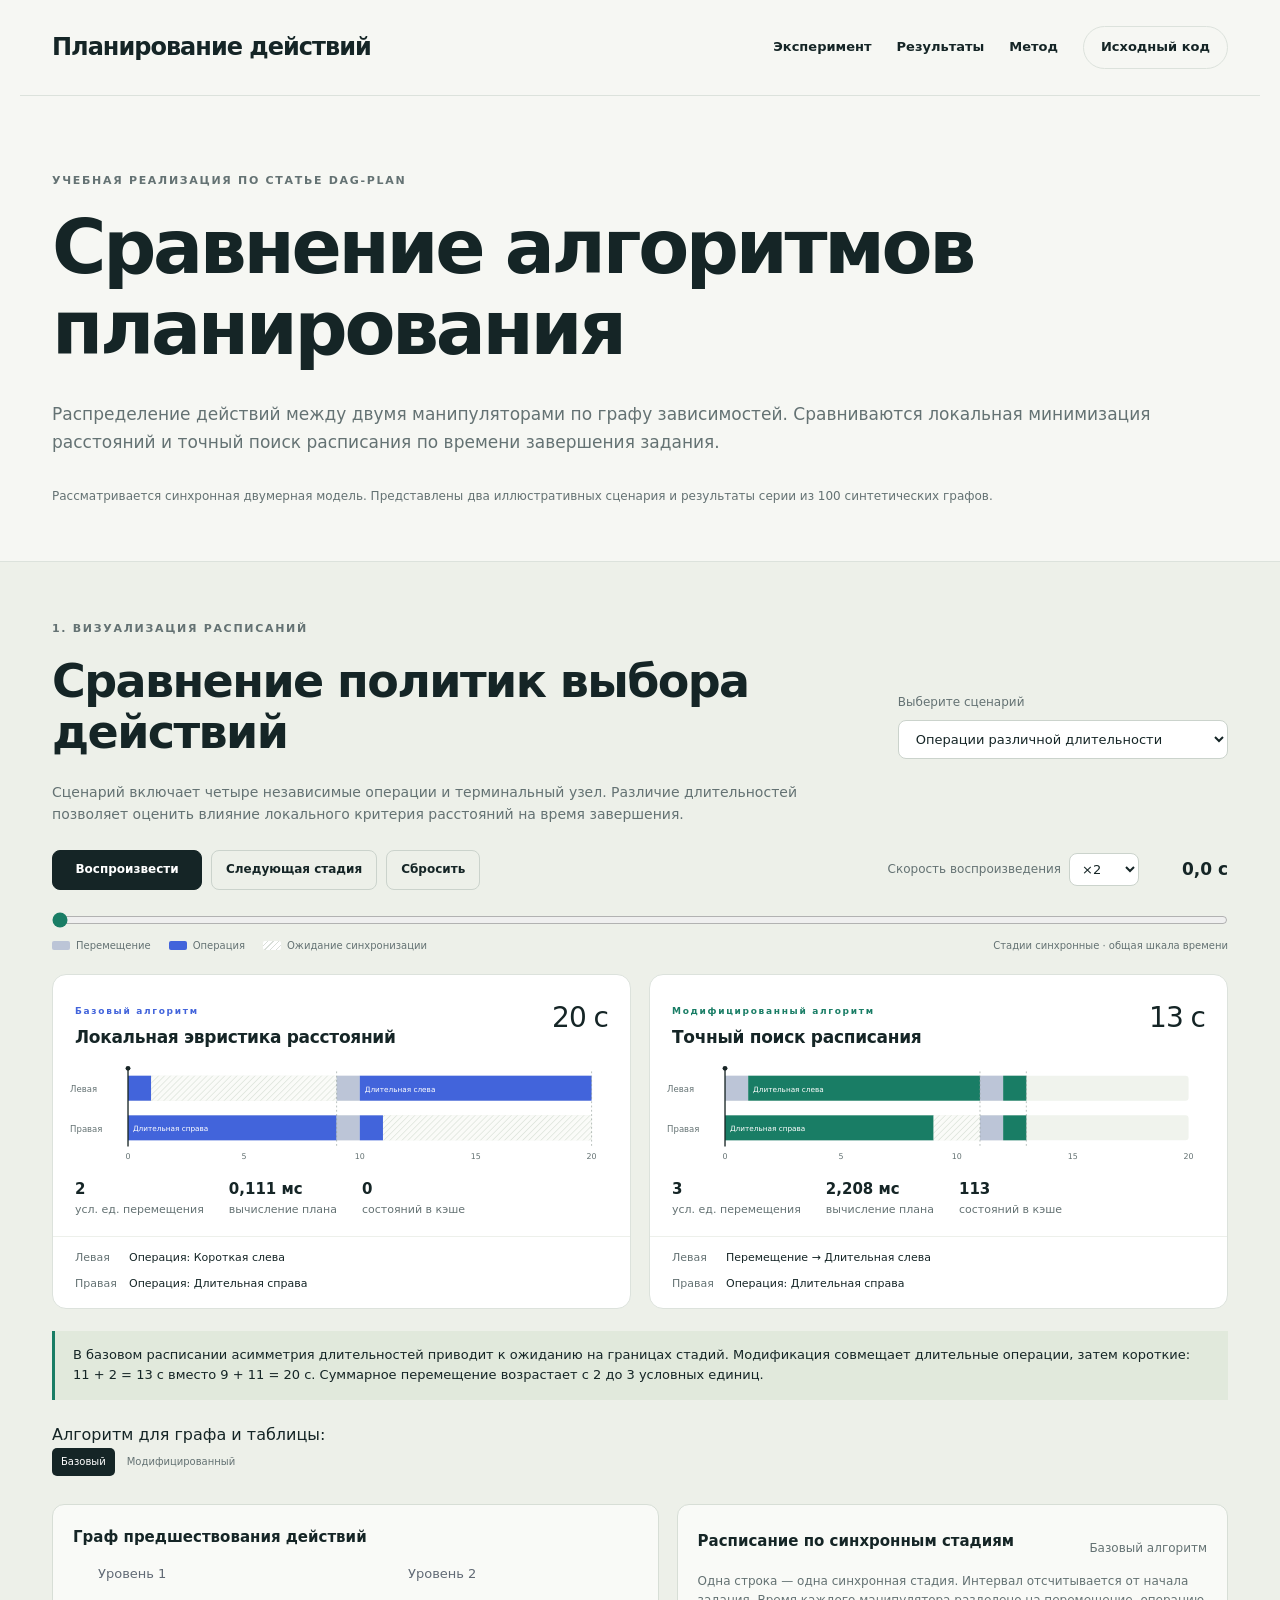
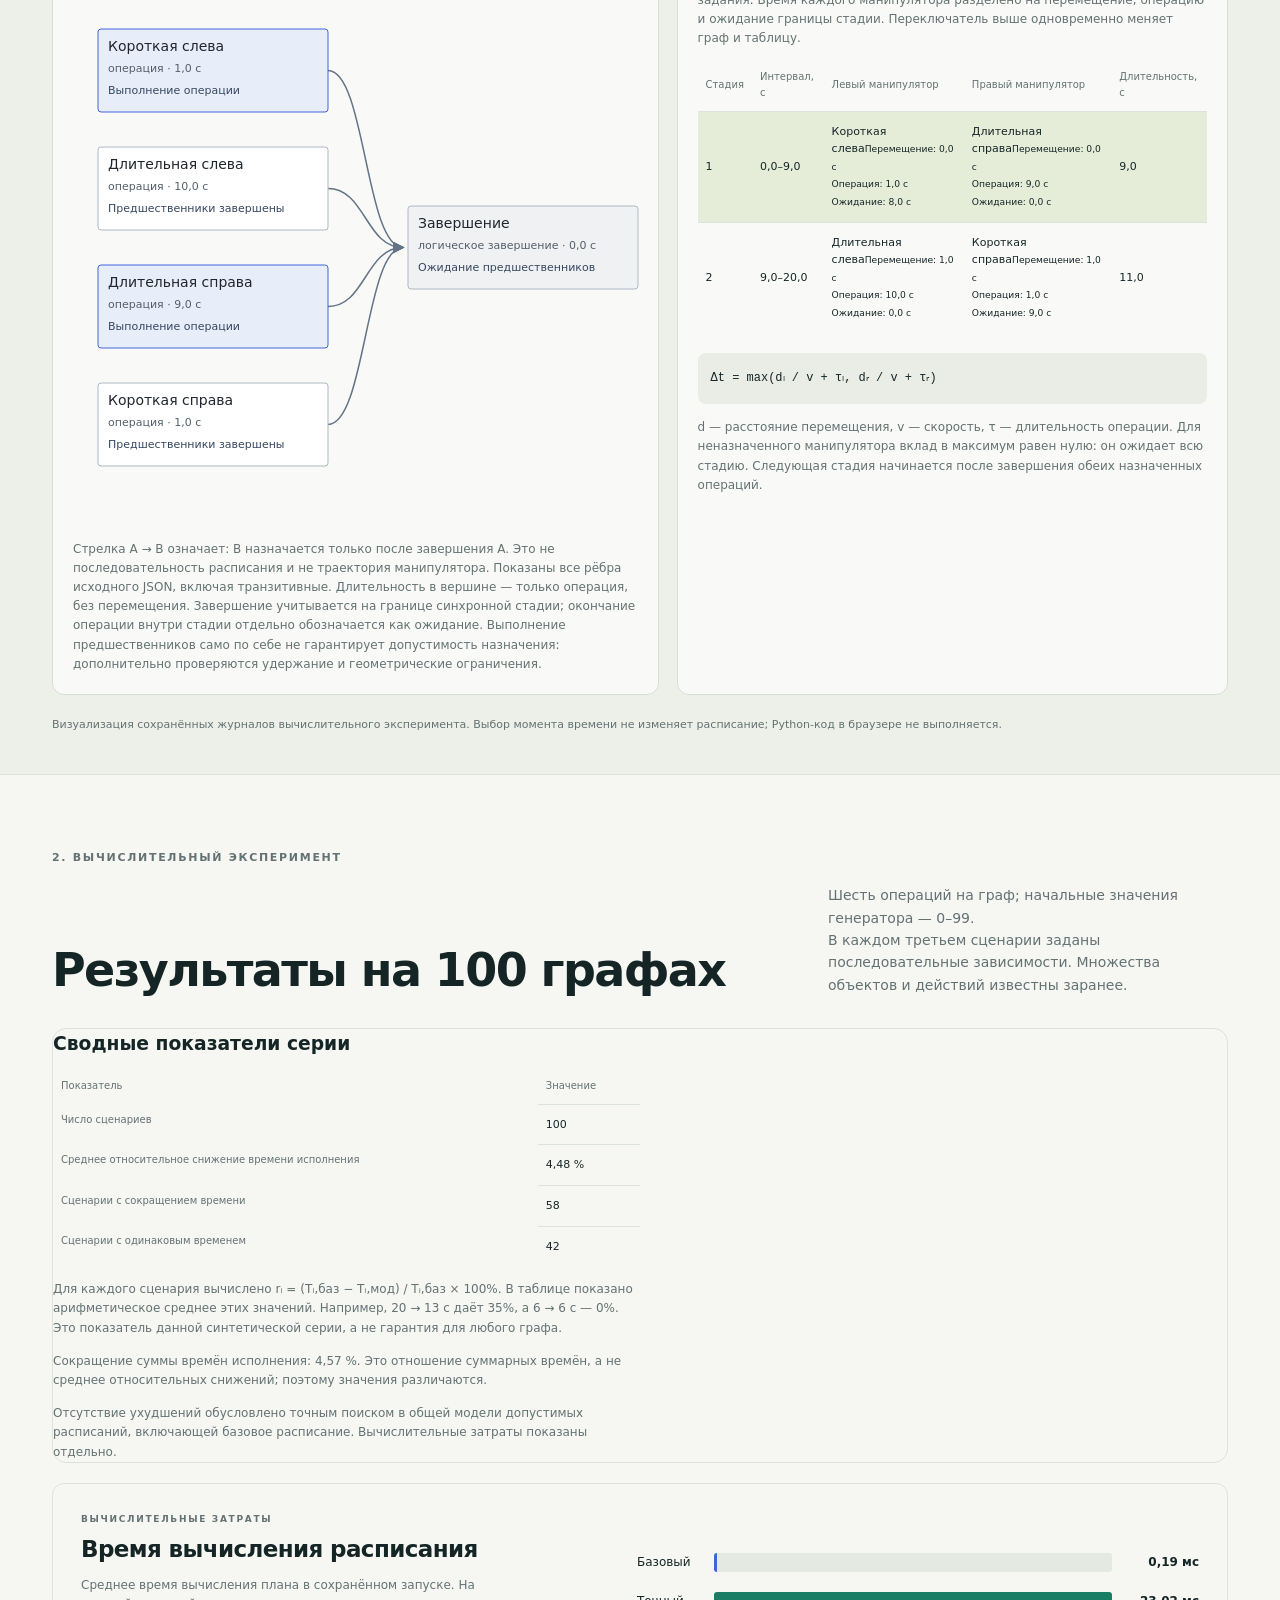
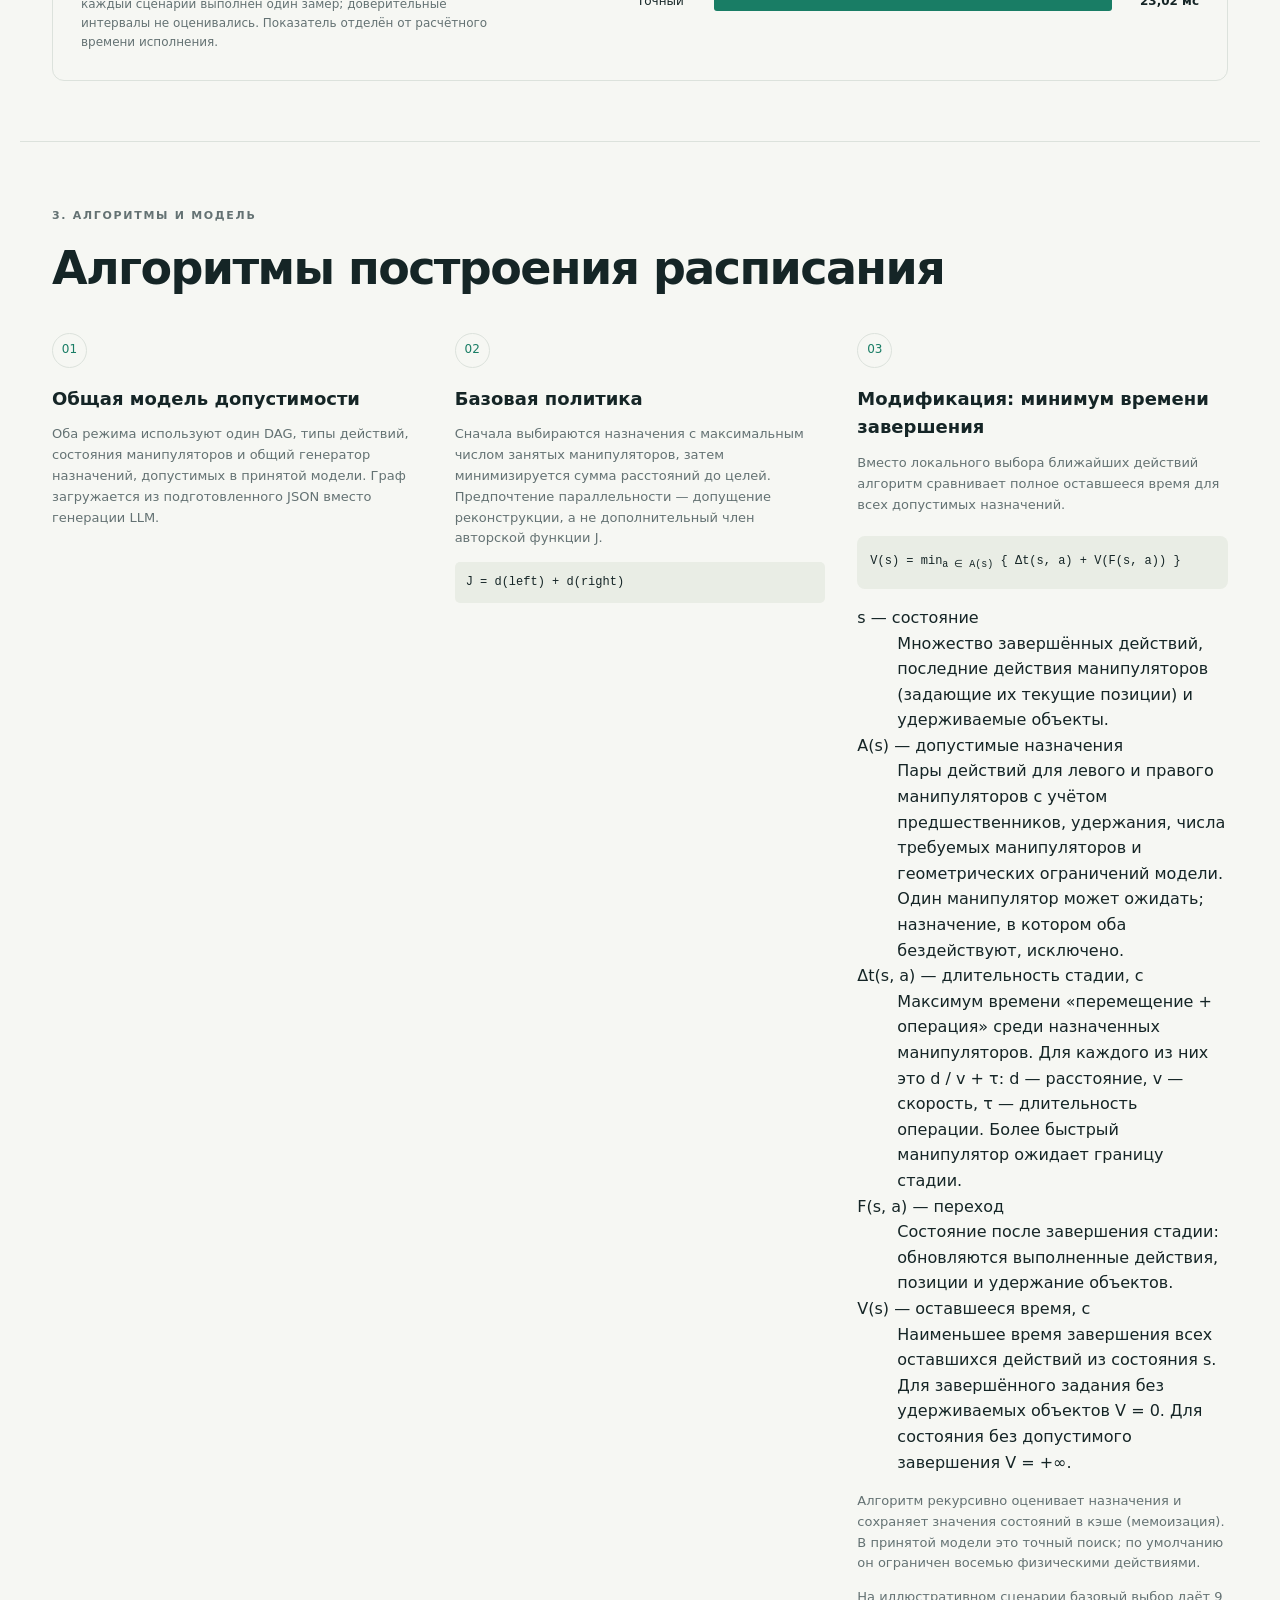
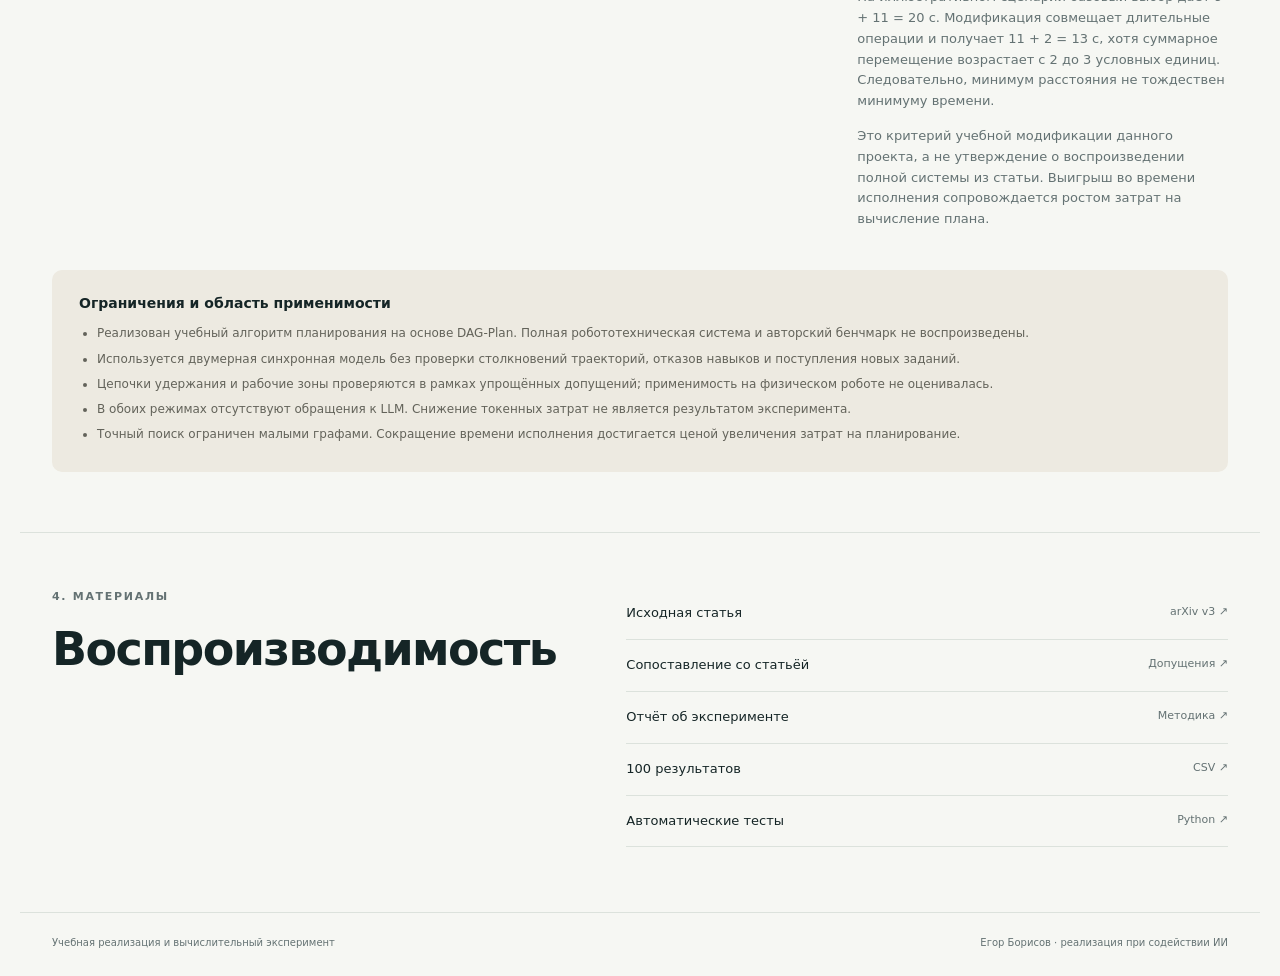
==== commit 0b75e9de: "Use clearer planning terminology" ====
--- a/docs/index.html
+++ b/docs/index.html
@@ -1,12 +1,12 @@
 <!doctype html>
-<html lang="ru"><head><meta charset="utf-8"><meta name="viewport" content="width=device-width,initial-scale=1"><meta name="description" content="Учебная реконструкция DAG-Plan: сравнение жадного выбора и точного поиска расписания двух манипуляторов."><title>DAG-Plan: сравнение алгоритмов диспетчеризации</title><link rel="stylesheet" href="styles.css"><script defer src="data.js"></script><script defer src="app.js"></script></head>
-<body><header class="nav wrap"><a class="brand" href="#">DAG<span>LAB</span><i></i></a><nav aria-label="Разделы"><a href="#experiment">Демонстрация</a><a href="#results">Результаты</a><a href="#method">Метод</a><a id="github" class="nav-code" href="https://github.com/EgoricB/dag-plan-scheduling">Исходный код ↗</a></nav></header>
-<main><section class="hero wrap"><div class="eyebrow">Учебная реализация и вычислительный эксперимент · Python</div><h1>Планирование действий<br><span>двух манипуляторов</span></h1><div class="hero-bottom"><p>Учебная реконструкция диспетчера DAG-Plan.<br>Сравнение локальной минимизации расстояний<br>с точным поиском по времени завершения задания.</p><a class="cta" href="#experiment">Перейти к демонстрации <span>↓</span></a></div><div class="hero-stats"><div><b id="hero-before">—</b><span>базовое расписание</span></div><div class="stat-arrow">→</div><div><b id="hero-after">—</b><span>точный поиск</span></div><div class="gain"><b id="hero-gain">—</b><span>на иллюстративном примере</span></div></div><p class="small">Расчётное время в принятой модели исполнения. Иллюстративный сценарий сконструирован для анализа локального критерия; результаты серии приведены отдельно.</p></section>
-<section class="lab-section" id="experiment"><div class="wrap"><div class="section-head"><div><div class="eyebrow">01 / Визуализация расписаний</div><h2>Сравнение политик<br>выбора действий</h2></div><div class="scene-control"><label for="scene">Выберите сценарий</label><select id="scene"><option value="parallel">Операции различной длительности</option><option value="holding">Цепочки удержания · равное время завершения</option></select></div></div>
-<p id="scenario-description" class="section-intro"></p><div class="controls"><button id="play" class="play">▶ Воспроизвести</button><button id="step">Следующая стадия</button><button id="reset" aria-label="Сбросить воспроизведение">↺ Сбросить</button><label class="speed">Скорость воспроизведения <select id="speed"><option value=".5">×0,5</option><option value="1">×1</option><option value="2" selected>×2</option><option value="4">×4</option></select></label><output id="clock" aria-live="off">0,0 с</output></div><label class="sr" for="scrub">Момент времени в симуляции</label><input id="scrub" type="range" min="0" value="0" step=".05"><div class="legend"><span><i class="move"></i>Перемещение</span><span><i class="operation"></i>Операция</span><span><i class="idle"></i>Ожидание синхронизации</span><span class="legend-note">Стадии синхронные · общая шкала времени</span></div>
-<div class="plans"><article class="plan baseline"><header><div><span class="tag">BASELINE</span><h3>Локальная эвристика расстояний</h3></div><span id="base-total" class="plan-total"></span></header><div id="baseline-timeline" class="timeline"></div><div class="plan-metrics" id="baseline-metrics"></div><div class="hand-status" id="baseline-status"></div></article><article class="plan optimized"><header><div><span class="tag">OPTIMIZED</span><h3>Точный поиск расписания</h3></div><span id="opt-total" class="plan-total"></span></header><div id="optimized-timeline" class="timeline"></div><div class="plan-metrics" id="optimized-metrics"></div><div class="hand-status" id="optimized-status"></div></article></div>
-<div class="insight" id="insight"></div><div class="detail-grid"><article class="card graph-card"><div class="card-heading"><h3>Граф зависимостей</h3><div class="tabs" role="group" aria-label="Режим графа"><button data-mode="baseline" class="selected">Базовый</button><button data-mode="optimized">Точный</button></div></div><div id="graph" class="graph"></div><p class="small">Серый — заблокирован; белый — готов по зависимостям; цветной — текущая стадия; зелёный — завершён. Выполнение логических предусловий не гарантирует допустимости назначения конкретному манипулятору.</p></article><article class="card"><div class="card-heading"><h3>Журнал стадий</h3><span id="log-mode" class="small"></span></div><div class="table-scroll"><table><thead><tr><th>№</th><th>Левая рука</th><th>Правая рука</th><th>Время</th></tr></thead><tbody id="stage-log"></tbody></table></div><div class="formula-mini">T стадии = max(d левой / v + τ левой,<br>d правой / v + τ правой)</div><p class="small">Неназначенный манипулятор ожидает. Следующая стадия начинается после завершения обеих операций. Рёбра графа задают зависимости, а не пространственные отношения.</p></article></div><div class="replay-note">Визуализация сохранённых журналов вычислительного эксперимента. Выбор момента времени не изменяет расписание; Python-код в браузере не выполняется.</div></div></section>
-<section id="results" class="wrap results-section"><div class="eyebrow">02 / Вычислительный эксперимент</div><div class="section-head"><h2>Результаты сравнения<br>на 100 графах</h2><p class="section-intro narrow">Шесть операций на граф; начальные значения генератора — 0–99.<br>В каждом третьем сценарии заданы последовательные зависимости. Множества объектов и действий известны заранее.</p></div><div class="result-grid"><article class="result-big"><span>Среднее относительное снижение времени исполнения</span><strong id="mean-gain">—</strong><p>Среднее по отдельным сценариям, не отношение суммарных времён.</p></article><article class="result-distribution"><h3>Распределение результатов</h3><div class="stack" role="img" aria-label="Распределение результатов"><span id="improved-bar"></span><span id="equal-bar"></span></div><div class="distribution-labels"><span><i></i><b id="improved-count">—</b> улучшений</span><span><b id="equal-count">—</b> без изменения</span></div><p class="small">Множество рассматриваемых расписаний включает базовое. Поэтому отсутствие ухудшений следует из точного поиска в общей модели допустимости.</p></article></div><div class="cost-card"><div><div class="eyebrow">Вычислительные затраты</div><h3>Время вычисления<br>расписания</h3><p>Среднее время вычисления плана в сохранённом запуске. На каждый сценарий выполнен один замер; доверительные интервалы не оценивались. Показатель отделён от расчётного времени исполнения.</p></div><div class="cost-bars"><div class="cost-row"><span>Базовый</span><div><i id="base-cost-bar"></i></div><b id="base-cost">—</b></div><div class="cost-row"><span>Точный</span><div><i id="opt-cost-bar"></i></div><b id="opt-cost">—</b></div><p class="small" id="aggregate"></p></div></div></section>
-<section id="method" class="wrap method-section"><div class="eyebrow">03 / Алгоритмы и модель</div><h2>Модификация критерия<br>диспетчеризации</h2><div class="method-grid"><article><span class="method-number">01</span><h3>Общая модель допустимости</h3><p>Оба режима используют один DAG, типы действий, состояния манипуляторов и общий генератор назначений, допустимых в принятой модели. Граф загружается из подготовленного JSON вместо генерации LLM.</p></article><article><span class="method-number">02</span><h3>Базовая политика</h3><p>Сначала выбираются назначения с максимальным числом занятых манипуляторов, затем минимизируется сумма расстояний до целей. Предпочтение параллельности — допущение реконструкции, а не дополнительный член авторской функции J.</p><code>J = d(left) + d(right)</code></article><article><span class="method-number">03</span><h3>Модификация</h3><p>Динамическое программирование с мемоизацией минимизирует оставшееся время завершения. Допускается ожидание, если оно снижает итоговую стоимость. По умолчанию поиск ограничен восемью физическими действиями.</p><code>V(s) = min [Δt + V(s′)]</code></article></div><div class="limits"><h3>Ограничения и область применимости</h3><ul><li>Реализована учебная реконструкция диспетчера DAG-Plan. Полная робототехническая система и авторский бенчмарк не воспроизведены.</li><li>Используется двумерная синхронная модель без проверки столкновений траекторий, отказов навыков и поступления новых заданий.</li><li>Цепочки удержания и рабочие зоны проверяются в рамках упрощённых допущений; применимость на физическом роботе не оценивалась.</li><li>В обоих режимах отсутствуют обращения к LLM. Снижение токенных затрат не является результатом эксперимента.</li><li>Точный поиск ограничен малыми графами. Сокращение времени исполнения достигается ценой увеличения затрат на планирование.</li></ul></div></section>
-<section class="wrap sources-section"><div><div class="eyebrow">04 / Исходники и материалы</div><h2>Материалы для<br>воспроизведения</h2></div><div class="source-links"><a href="https://arxiv.org/html/2406.09953v3" target="_blank" rel="noopener">Исходная статья <span>arXiv v3 ↗</span></a><a href="https://github.com/EgoricB/dag-plan-scheduling/blob/main/docs/article_mapping_ru.md" target="_blank" rel="noopener">Сопоставление со статьёй <span>Допущения ↗</span></a><a href="https://github.com/EgoricB/dag-plan-scheduling/blob/main/docs/experiment_ru.md" target="_blank" rel="noopener">Отчёт об эксперименте <span>Методика ↗</span></a><a href="https://github.com/EgoricB/dag-plan-scheduling/blob/main/results/benchmark.csv" target="_blank" rel="noopener">100 результатов <span>CSV ↗</span></a><a href="https://github.com/EgoricB/dag-plan-scheduling/blob/main/test_dag_plan.py" target="_blank" rel="noopener">Автоматические тесты <span>Python ↗</span></a></div></section></main>
-<footer class="wrap"><span>DAG-Plan / Реализация и экспериментальная оценка</span><span>Егор Борисов · реализация при содействии ИИ</span></footer><noscript><p class="wrap">Для интерактивной визуализации включите JavaScript. Код и результаты доступны в репозитории.</p></noscript></body></html>+<html lang="ru"><head><meta charset="utf-8"><meta name="viewport" content="width=device-width,initial-scale=1"><meta name="description" content="Учебная реконструкция DAG-Plan: сравнение жадного выбора и точного поиска расписания двух манипуляторов."><title>Планирование действий двух манипуляторов</title><link rel="stylesheet" href="styles.css"><script defer src="data.js"></script><script defer src="app.js"></script></head>
+<body><header class="nav wrap"><a class="brand" href="#">Планирование действий</a><nav aria-label="Разделы"><a href="#experiment">Эксперимент</a><a href="#results">Результаты</a><a href="#method">Метод</a><a id="github" class="nav-code" href="https://github.com/EgoricB/dag-plan-scheduling">Исходный код</a></nav></header>
+<main><section class="hero wrap"><div class="eyebrow">Учебная реализация по статье DAG-Plan</div><h1>Сравнение алгоритмов планирования</h1><div class="hero-bottom"><p>Распределение действий между двумя манипуляторами по графу зависимостей. Сравниваются локальная минимизация расстояний и точный поиск расписания по времени завершения задания.</p></div><div hidden aria-hidden="true"><b id="hero-before">—</b><b id="hero-after">—</b><b id="hero-gain">—</b></div><p class="small">Рассматривается синхронная двумерная модель. Представлены два иллюстративных сценария и результаты серии из 100 синтетических графов.</p></section>
+<section class="lab-section" id="experiment"><div class="wrap"><div class="section-head"><div><div class="eyebrow">1. Визуализация расписаний</div><h2>Сравнение политик выбора действий</h2></div><div class="scene-control"><label for="scene">Выберите сценарий</label><select id="scene"><option value="parallel">Операции различной длительности</option><option value="holding">Цепочки удержания · равное время завершения</option></select></div></div>
+<p id="scenario-description" class="section-intro"></p><div class="controls"><button id="play" class="play">Воспроизвести</button><button id="step">Следующая стадия</button><button id="reset" aria-label="Сбросить воспроизведение">Сбросить</button><label class="speed">Скорость воспроизведения <select id="speed"><option value=".5">×0,5</option><option value="1">×1</option><option value="2" selected>×2</option><option value="4">×4</option></select></label><output id="clock" aria-live="off">0,0 с</output></div><label class="sr" for="scrub">Момент времени в симуляции</label><input id="scrub" type="range" min="0" value="0" step=".05"><div class="legend"><span><i class="move"></i>Перемещение</span><span><i class="operation"></i>Операция</span><span><i class="idle"></i>Ожидание синхронизации</span><span class="legend-note">Стадии синхронные · общая шкала времени</span></div>
+<div class="plans"><article class="plan baseline"><header><div><span class="tag">Базовый алгоритм</span><h3>Локальная эвристика расстояний</h3></div><span id="base-total" class="plan-total"></span></header><div id="baseline-timeline" class="timeline"></div><div class="plan-metrics" id="baseline-metrics"></div><div class="hand-status" id="baseline-status"></div></article><article class="plan optimized"><header><div><span class="tag">Модифицированный алгоритм</span><h3>Точный поиск расписания</h3></div><span id="opt-total" class="plan-total"></span></header><div id="optimized-timeline" class="timeline"></div><div class="plan-metrics" id="optimized-metrics"></div><div class="hand-status" id="optimized-status"></div></article></div>
+<div class="insight" id="insight"></div><div class="detail-mode"><span>Алгоритм для графа и таблицы:</span><div class="tabs" role="group" aria-label="Алгоритм для графа и таблицы"><button data-mode="baseline" class="selected">Базовый</button><button data-mode="optimized">Модифицированный</button></div></div><div class="detail-grid"><article class="card graph-card"><div class="card-heading"><h3>Граф предшествования действий</h3></div><div id="graph" class="graph"></div><p class="small">Стрелка A → B означает: B назначается только после завершения A. Это не последовательность расписания и не траектория манипулятора. Показаны все рёбра исходного JSON, включая транзитивные. Длительность в вершине — только операция, без перемещения. Завершение учитывается на границе синхронной стадии; окончание операции внутри стадии отдельно обозначается как ожидание. Выполнение предшественников само по себе не гарантирует допустимость назначения: дополнительно проверяются удержание и геометрические ограничения.</p></article><article class="card"><div class="card-heading"><h3>Расписание по синхронным стадиям</h3><span id="log-mode" class="small"></span></div><p class="small">Одна строка — одна синхронная стадия. Интервал отсчитывается от начала задания. Время каждого манипулятора разделено на перемещение, операцию и ожидание границы стадии. Переключатель выше одновременно меняет граф и таблицу.</p><div class="table-scroll stage-table"><table><thead><tr><th scope="col">Стадия</th><th scope="col">Интервал, с</th><th scope="col">Левый манипулятор</th><th scope="col">Правый манипулятор</th><th scope="col">Длительность, с</th></tr></thead><tbody id="stage-log"></tbody></table></div><div class="formula-mini">Δt = max(dₗ / v + τₗ, dᵣ / v + τᵣ)</div><p class="small">d — расстояние перемещения, v — скорость, τ — длительность операции. Для неназначенного манипулятора вклад в максимум равен нулю: он ожидает всю стадию. Следующая стадия начинается после завершения обеих назначенных операций.</p></article></div><div class="replay-note">Визуализация сохранённых журналов вычислительного эксперимента. Выбор момента времени не изменяет расписание; Python-код в браузере не выполняется.</div></div></section>
+<section id="results" class="wrap results-section"><div class="eyebrow">2. Вычислительный эксперимент</div><div class="section-head"><h2>Результаты на 100 графах</h2><p class="section-intro narrow">Шесть операций на граф; начальные значения генератора — 0–99.<br>В каждом третьем сценарии заданы последовательные зависимости. Множества объектов и действий известны заранее.</p></div><div class="result-grid research-results"><article class="result-table"><h3>Сводные показатели серии</h3><table><thead><tr><th scope="col">Показатель</th><th scope="col">Значение</th></tr></thead><tbody><tr><th scope="row">Число сценариев</th><td id="case-count">—</td></tr><tr><th scope="row">Среднее относительное снижение времени исполнения</th><td id="mean-gain">—</td></tr><tr><th scope="row">Сценарии с сокращением времени</th><td id="improved-count">—</td></tr><tr><th scope="row">Сценарии с одинаковым временем</th><td id="equal-count">—</td></tr></tbody></table><p class="small">Для каждого сценария вычислено rᵢ = (Tᵢ,баз − Tᵢ,мод) / Tᵢ,баз × 100%. В таблице показано арифметическое среднее этих значений. Например, 20 → 13 с даёт 35%, а 6 → 6 с — 0%. Это показатель данной синтетической серии, а не гарантия для любого графа.</p><p class="small" id="aggregate"></p><p class="small">Отсутствие ухудшений обусловлено точным поиском в общей модели допустимых расписаний, включающей базовое расписание. Вычислительные затраты показаны отдельно.</p><div hidden aria-hidden="true"><span id="improved-bar"></span><span id="equal-bar"></span></div></article></div><div class="cost-card"><div><div class="eyebrow">Вычислительные затраты</div><h3>Время вычисления расписания</h3><p>Среднее время вычисления плана в сохранённом запуске. На каждый сценарий выполнен один замер; доверительные интервалы не оценивались. Показатель отделён от расчётного времени исполнения.</p></div><div class="cost-bars"><div class="cost-row"><span>Базовый</span><div><i id="base-cost-bar"></i></div><b id="base-cost">—</b></div><div class="cost-row"><span>Точный</span><div><i id="opt-cost-bar"></i></div><b id="opt-cost">—</b></div></div></div></section>
+<section id="method" class="wrap method-section"><div class="eyebrow">3. Алгоритмы и модель</div><h2>Алгоритмы построения расписания</h2><div class="method-grid"><article><span class="method-number">01</span><h3>Общая модель допустимости</h3><p>Оба режима используют один DAG, типы действий, состояния манипуляторов и общий генератор назначений, допустимых в принятой модели. Граф загружается из подготовленного JSON вместо генерации LLM.</p></article><article><span class="method-number">02</span><h3>Базовая политика</h3><p>Сначала выбираются назначения с максимальным числом занятых манипуляторов, затем минимизируется сумма расстояний до целей. Предпочтение параллельности — допущение реконструкции, а не дополнительный член авторской функции J.</p><code>J = d(left) + d(right)</code></article><article><span class="method-number">03</span><h3>Модификация: минимум времени завершения</h3><p>Вместо локального выбора ближайших действий алгоритм сравнивает полное оставшееся время для всех допустимых назначений.</p><div class="formula-mini" aria-label="V от s равно минимуму по допустимым назначениям суммы длительности стадии и значения следующего состояния">V(s) = min<sub>a ∈ A(s)</sub> { Δt(s, a) + V(F(s, a)) }</div><dl class="formula-definitions"><dt>s — состояние</dt><dd>Множество завершённых действий, последние действия манипуляторов (задающие их текущие позиции) и удерживаемые объекты.</dd><dt>A(s) — допустимые назначения</dt><dd>Пары действий для левого и правого манипуляторов с учётом предшественников, удержания, числа требуемых манипуляторов и геометрических ограничений модели. Один манипулятор может ожидать; назначение, в котором оба бездействуют, исключено.</dd><dt>Δt(s, a) — длительность стадии, с</dt><dd>Максимум времени «перемещение + операция» среди назначенных манипуляторов. Для каждого из них это d / v + τ: d — расстояние, v — скорость, τ — длительность операции. Более быстрый манипулятор ожидает границу стадии.</dd><dt>F(s, a) — переход</dt><dd>Состояние после завершения стадии: обновляются выполненные действия, позиции и удержание объектов.</dd><dt>V(s) — оставшееся время, с</dt><dd>Наименьшее время завершения всех оставшихся действий из состояния s. Для завершённого задания без удерживаемых объектов V = 0. Для состояния без допустимого завершения V = +∞.</dd></dl><p>Алгоритм рекурсивно оценивает назначения и сохраняет значения состояний в кэше (мемоизация). В принятой модели это точный поиск; по умолчанию он ограничен восемью физическими действиями.</p><p>На иллюстративном сценарии базовый выбор даёт 9 + 11 = 20 с. Модификация совмещает длительные операции и получает 11 + 2 = 13 с, хотя суммарное перемещение возрастает с 2 до 3 условных единиц. Следовательно, минимум расстояния не тождествен минимуму времени.</p><p class="small">Это критерий учебной модификации данного проекта, а не утверждение о воспроизведении полной системы из статьи. Выигрыш во времени исполнения сопровождается ростом затрат на вычисление плана.</p></article></div><div class="limits"><h3>Ограничения и область применимости</h3><ul><li>Реализован учебный алгоритм планирования на основе DAG-Plan. Полная робототехническая система и авторский бенчмарк не воспроизведены.</li><li>Используется двумерная синхронная модель без проверки столкновений траекторий, отказов навыков и поступления новых заданий.</li><li>Цепочки удержания и рабочие зоны проверяются в рамках упрощённых допущений; применимость на физическом роботе не оценивалась.</li><li>В обоих режимах отсутствуют обращения к LLM. Снижение токенных затрат не является результатом эксперимента.</li><li>Точный поиск ограничен малыми графами. Сокращение времени исполнения достигается ценой увеличения затрат на планирование.</li></ul></div></section>
+<section class="wrap sources-section"><div><div class="eyebrow">4. Материалы</div><h2>Воспроизводимость</h2></div><div class="source-links"><a href="https://arxiv.org/html/2406.09953v3" target="_blank" rel="noopener">Исходная статья <span>arXiv v3 ↗</span></a><a href="https://github.com/EgoricB/dag-plan-scheduling/blob/main/docs/article_mapping_ru.md" target="_blank" rel="noopener">Сопоставление со статьёй <span>Допущения ↗</span></a><a href="https://github.com/EgoricB/dag-plan-scheduling/blob/main/docs/experiment_ru.md" target="_blank" rel="noopener">Отчёт об эксперименте <span>Методика ↗</span></a><a href="https://github.com/EgoricB/dag-plan-scheduling/blob/main/results/benchmark.csv" target="_blank" rel="noopener">100 результатов <span>CSV ↗</span></a><a href="https://github.com/EgoricB/dag-plan-scheduling/blob/main/test_dag_plan.py" target="_blank" rel="noopener">Автоматические тесты <span>Python ↗</span></a></div></section></main>
+<footer class="wrap"><span>Учебная реализация и вычислительный эксперимент</span><span>Егор Борисов · реализация при содействии ИИ</span></footer><noscript><p class="wrap">Для интерактивной визуализации включите JavaScript. Код и результаты доступны в репозитории.</p></noscript></body></html>
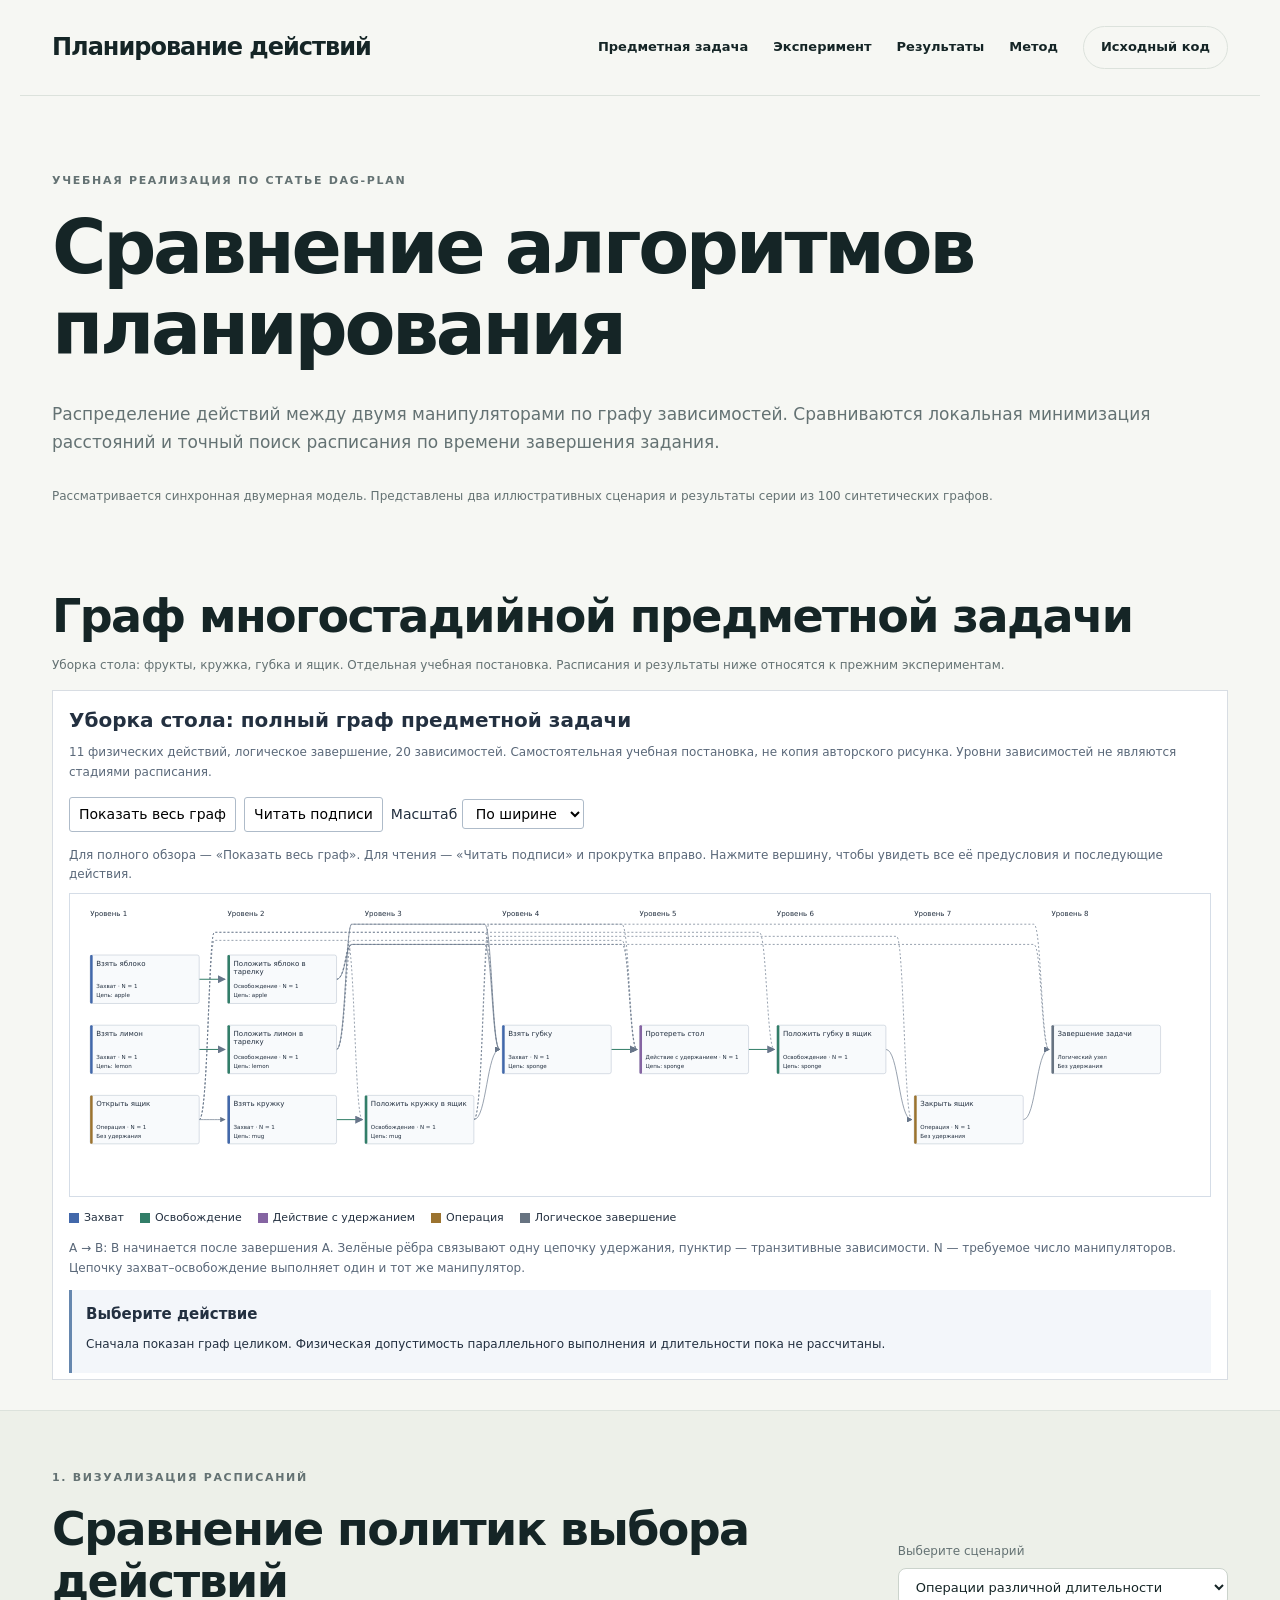
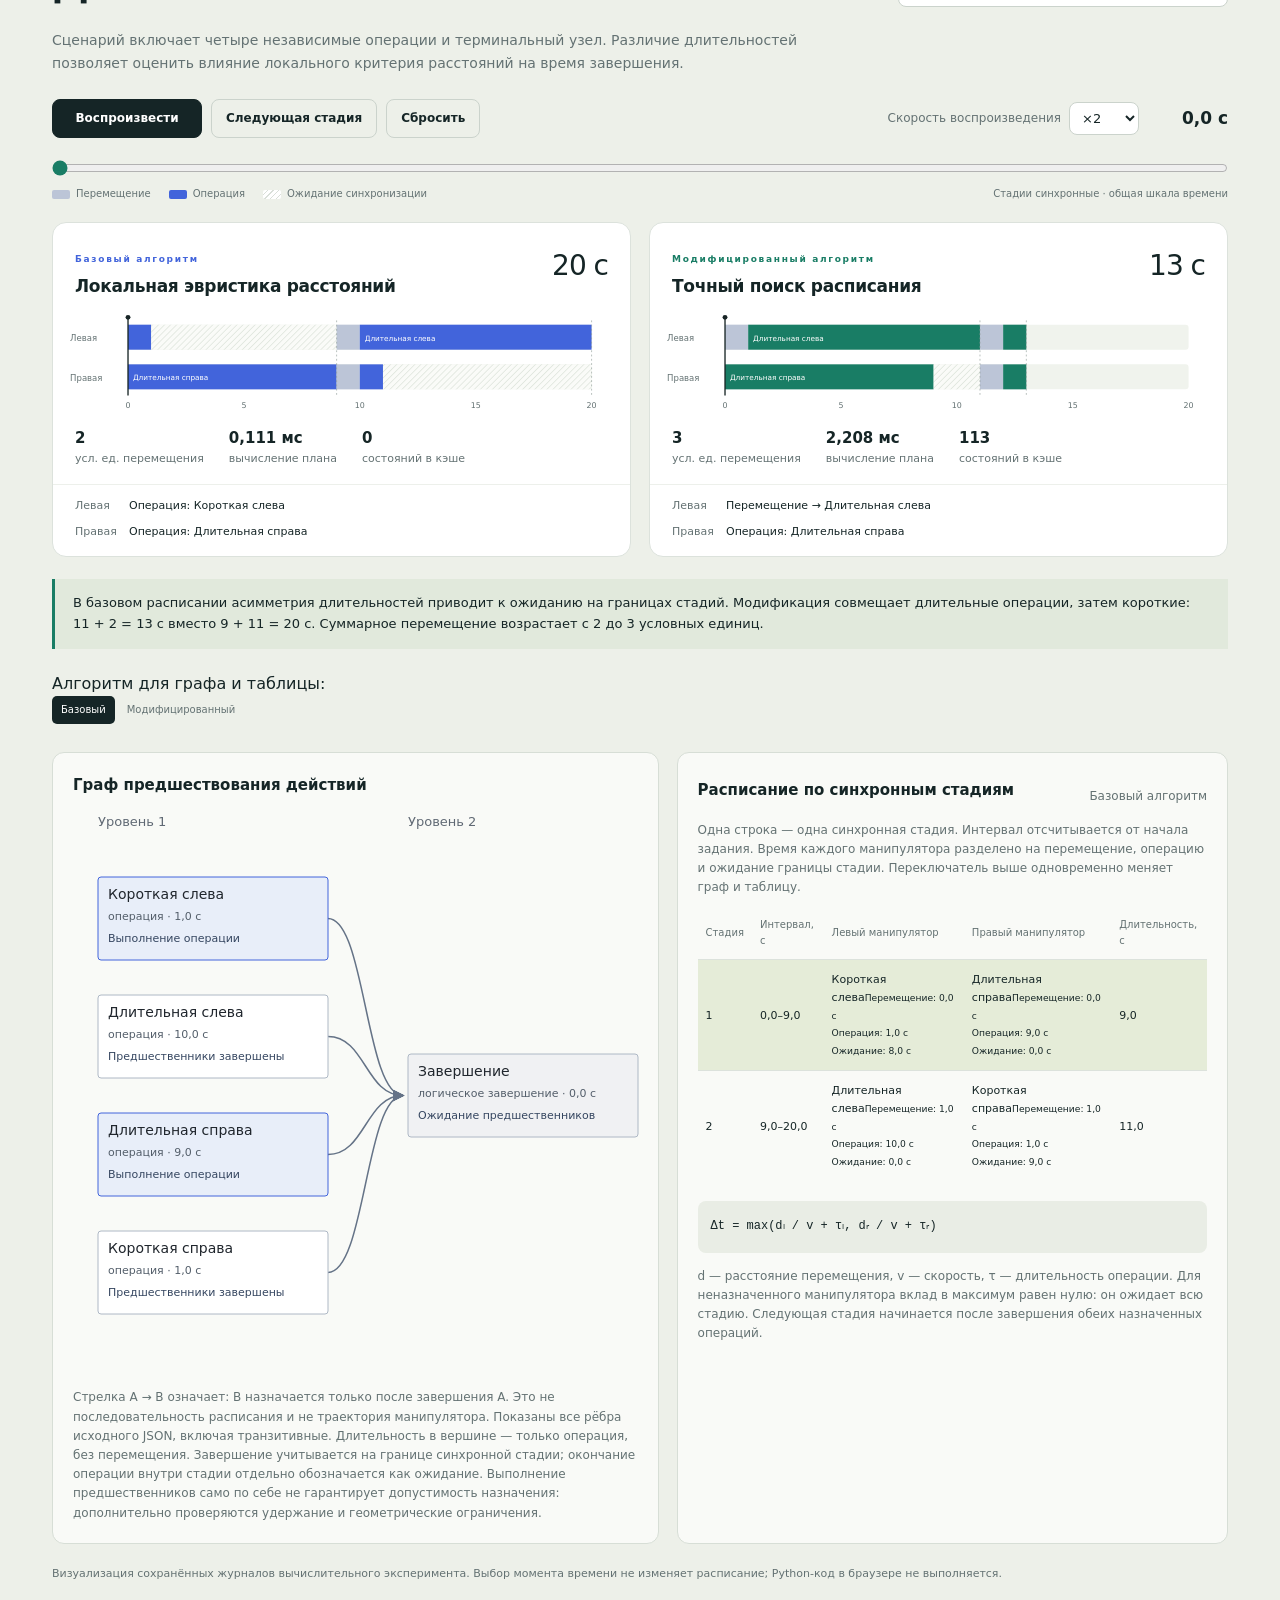
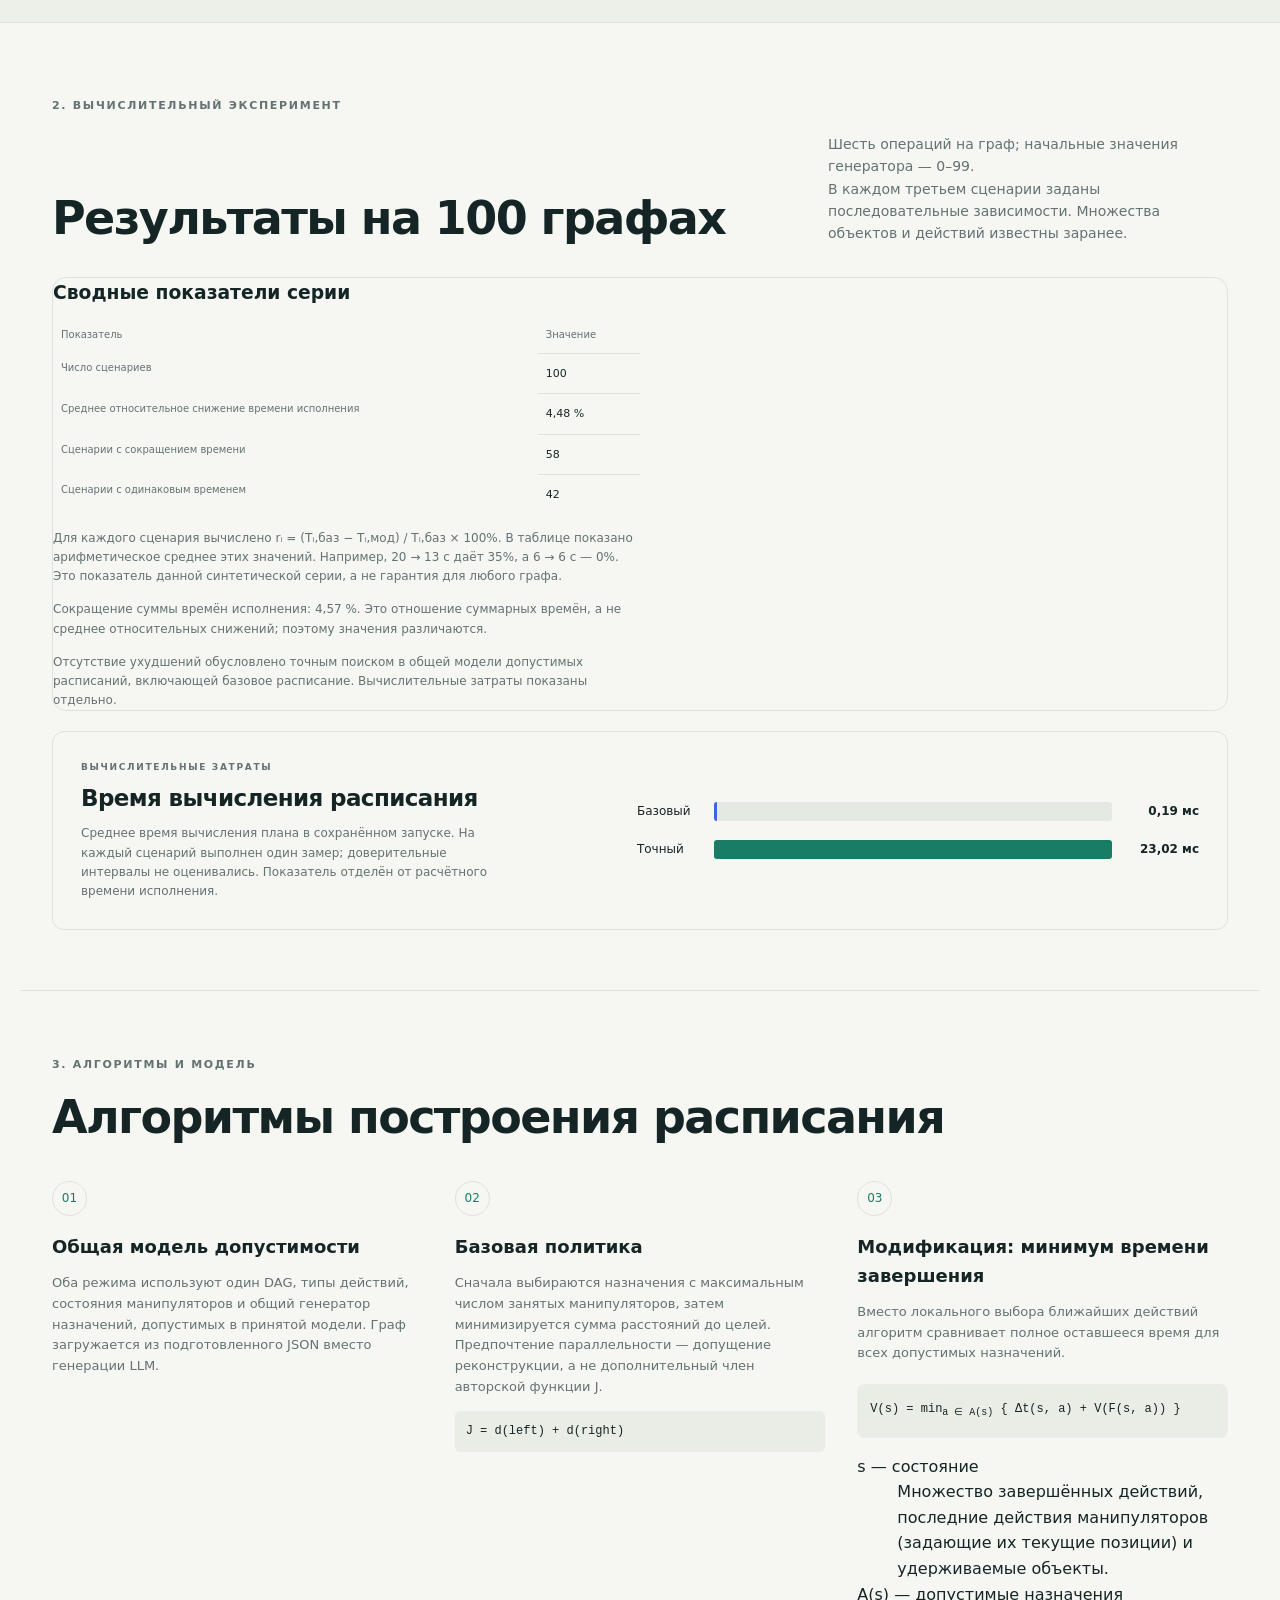
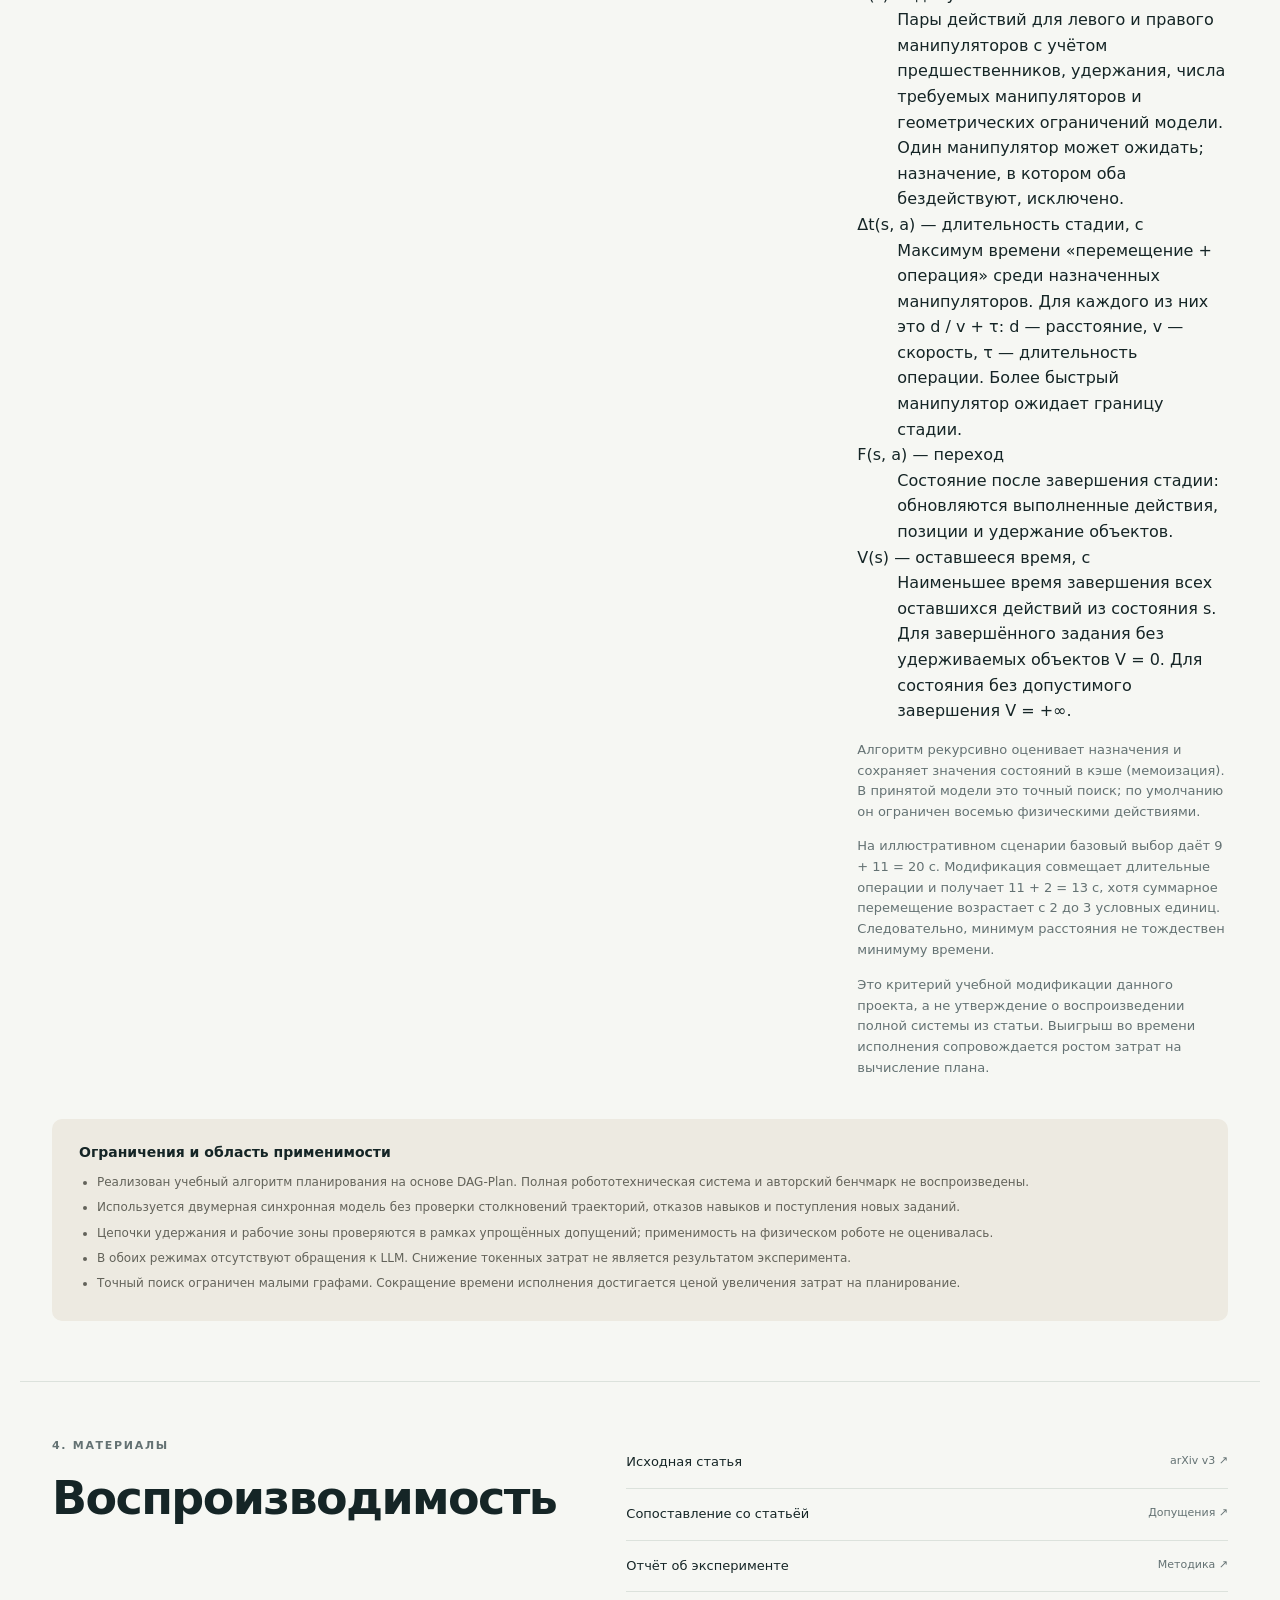
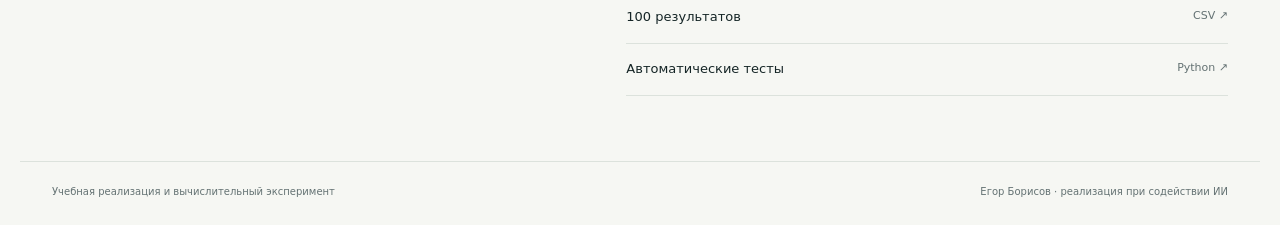
==== commit 628ccb94: "Add subject task graph" ====
--- a/docs/index.html
+++ b/docs/index.html
@@ -1,8 +1,8 @@
 <!doctype html>
-<html lang="ru"><head><meta charset="utf-8"><meta name="viewport" content="width=device-width,initial-scale=1"><meta name="description" content="Учебная реконструкция DAG-Plan: сравнение жадного выбора и точного поиска расписания двух манипуляторов."><title>Планирование действий двух манипуляторов</title><link rel="stylesheet" href="styles.css"><script defer src="data.js"></script><script defer src="app.js"></script></head>
-<body><header class="nav wrap"><a class="brand" href="#">Планирование действий</a><nav aria-label="Разделы"><a href="#experiment">Эксперимент</a><a href="#results">Результаты</a><a href="#method">Метод</a><a id="github" class="nav-code" href="https://github.com/EgoricB/dag-plan-scheduling">Исходный код</a></nav></header>
+<html lang="ru"><head><meta charset="utf-8"><meta name="viewport" content="width=device-width,initial-scale=1"><meta name="description" content="Учебная реконструкция DAG-Plan: сравнение жадного выбора и точного поиска расписания двух манипуляторов."><title>Планирование действий двух манипуляторов</title><link rel="stylesheet" href="styles.css?v=typed-dag-1"><script defer src="data.js"></script><script defer src="app.js?v=typed-dag-1"></script></head>
+<body><header class="nav wrap"><a class="brand" href="#">Планирование действий</a><nav aria-label="Разделы"><a href="#subject-task">Предметная задача</a><a href="#experiment">Эксперимент</a><a href="#results">Результаты</a><a href="#method">Метод</a><a id="github" class="nav-code" href="https://github.com/EgoricB/dag-plan-scheduling">Исходный код</a></nav></header>
 <main><section class="hero wrap"><div class="eyebrow">Учебная реализация по статье DAG-Plan</div><h1>Сравнение алгоритмов планирования</h1><div class="hero-bottom"><p>Распределение действий между двумя манипуляторами по графу зависимостей. Сравниваются локальная минимизация расстояний и точный поиск расписания по времени завершения задания.</p></div><div hidden aria-hidden="true"><b id="hero-before">—</b><b id="hero-after">—</b><b id="hero-gain">—</b></div><p class="small">Рассматривается синхронная двумерная модель. Представлены два иллюстративных сценария и результаты серии из 100 синтетических графов.</p></section>
-<section class="lab-section" id="experiment"><div class="wrap"><div class="section-head"><div><div class="eyebrow">1. Визуализация расписаний</div><h2>Сравнение политик выбора действий</h2></div><div class="scene-control"><label for="scene">Выберите сценарий</label><select id="scene"><option value="parallel">Операции различной длительности</option><option value="holding">Цепочки удержания · равное время завершения</option></select></div></div>
+<!-- BEGIN SUBJECT_TASK_SECTION --><section id="subject-task" class="wrap" style="padding-top:30px;padding-bottom:30px"><h2>Граф многостадийной предметной задачи</h2><p class="small" style="margin-bottom:14px">Уборка стола: фрукты, кружка, губка и ящик. Отдельная учебная постановка. Расписания и результаты ниже относятся к прежним экспериментам.</p><iframe src="subject_task.html?v=site-subject-task-2" title="Полный граф предметной задачи уборки стола" style="display:block;width:100%;height:690px;border:1px solid #d8dde3;background:#fff" loading="lazy"></iframe></section><!-- END SUBJECT_TASK_SECTION --><section class="lab-section" id="experiment"><div class="wrap"><div class="section-head"><div><div class="eyebrow">1. Визуализация расписаний</div><h2>Сравнение политик выбора действий</h2></div><div class="scene-control"><label for="scene">Выберите сценарий</label><select id="scene"><option value="parallel">Операции различной длительности</option><option value="holding">Цепочки удержания · равное время завершения</option></select></div></div>
 <p id="scenario-description" class="section-intro"></p><div class="controls"><button id="play" class="play">Воспроизвести</button><button id="step">Следующая стадия</button><button id="reset" aria-label="Сбросить воспроизведение">Сбросить</button><label class="speed">Скорость воспроизведения <select id="speed"><option value=".5">×0,5</option><option value="1">×1</option><option value="2" selected>×2</option><option value="4">×4</option></select></label><output id="clock" aria-live="off">0,0 с</output></div><label class="sr" for="scrub">Момент времени в симуляции</label><input id="scrub" type="range" min="0" value="0" step=".05"><div class="legend"><span><i class="move"></i>Перемещение</span><span><i class="operation"></i>Операция</span><span><i class="idle"></i>Ожидание синхронизации</span><span class="legend-note">Стадии синхронные · общая шкала времени</span></div>
 <div class="plans"><article class="plan baseline"><header><div><span class="tag">Базовый алгоритм</span><h3>Локальная эвристика расстояний</h3></div><span id="base-total" class="plan-total"></span></header><div id="baseline-timeline" class="timeline"></div><div class="plan-metrics" id="baseline-metrics"></div><div class="hand-status" id="baseline-status"></div></article><article class="plan optimized"><header><div><span class="tag">Модифицированный алгоритм</span><h3>Точный поиск расписания</h3></div><span id="opt-total" class="plan-total"></span></header><div id="optimized-timeline" class="timeline"></div><div class="plan-metrics" id="optimized-metrics"></div><div class="hand-status" id="optimized-status"></div></article></div>
 <div class="insight" id="insight"></div><div class="detail-mode"><span>Алгоритм для графа и таблицы:</span><div class="tabs" role="group" aria-label="Алгоритм для графа и таблицы"><button data-mode="baseline" class="selected">Базовый</button><button data-mode="optimized">Модифицированный</button></div></div><div class="detail-grid"><article class="card graph-card"><div class="card-heading"><h3>Граф предшествования действий</h3></div><div id="graph" class="graph"></div><p class="small">Стрелка A → B означает: B назначается только после завершения A. Это не последовательность расписания и не траектория манипулятора. Показаны все рёбра исходного JSON, включая транзитивные. Длительность в вершине — только операция, без перемещения. Завершение учитывается на границе синхронной стадии; окончание операции внутри стадии отдельно обозначается как ожидание. Выполнение предшественников само по себе не гарантирует допустимость назначения: дополнительно проверяются удержание и геометрические ограничения.</p></article><article class="card"><div class="card-heading"><h3>Расписание по синхронным стадиям</h3><span id="log-mode" class="small"></span></div><p class="small">Одна строка — одна синхронная стадия. Интервал отсчитывается от начала задания. Время каждого манипулятора разделено на перемещение, операцию и ожидание границы стадии. Переключатель выше одновременно меняет граф и таблицу.</p><div class="table-scroll stage-table"><table><thead><tr><th scope="col">Стадия</th><th scope="col">Интервал, с</th><th scope="col">Левый манипулятор</th><th scope="col">Правый манипулятор</th><th scope="col">Длительность, с</th></tr></thead><tbody id="stage-log"></tbody></table></div><div class="formula-mini">Δt = max(dₗ / v + τₗ, dᵣ / v + τᵣ)</div><p class="small">d — расстояние перемещения, v — скорость, τ — длительность операции. Для неназначенного манипулятора вклад в максимум равен нулю: он ожидает всю стадию. Следующая стадия начинается после завершения обеих назначенных операций.</p></article></div><div class="replay-note">Визуализация сохранённых журналов вычислительного эксперимента. Выбор момента времени не изменяет расписание; Python-код в браузере не выполняется.</div></div></section>
